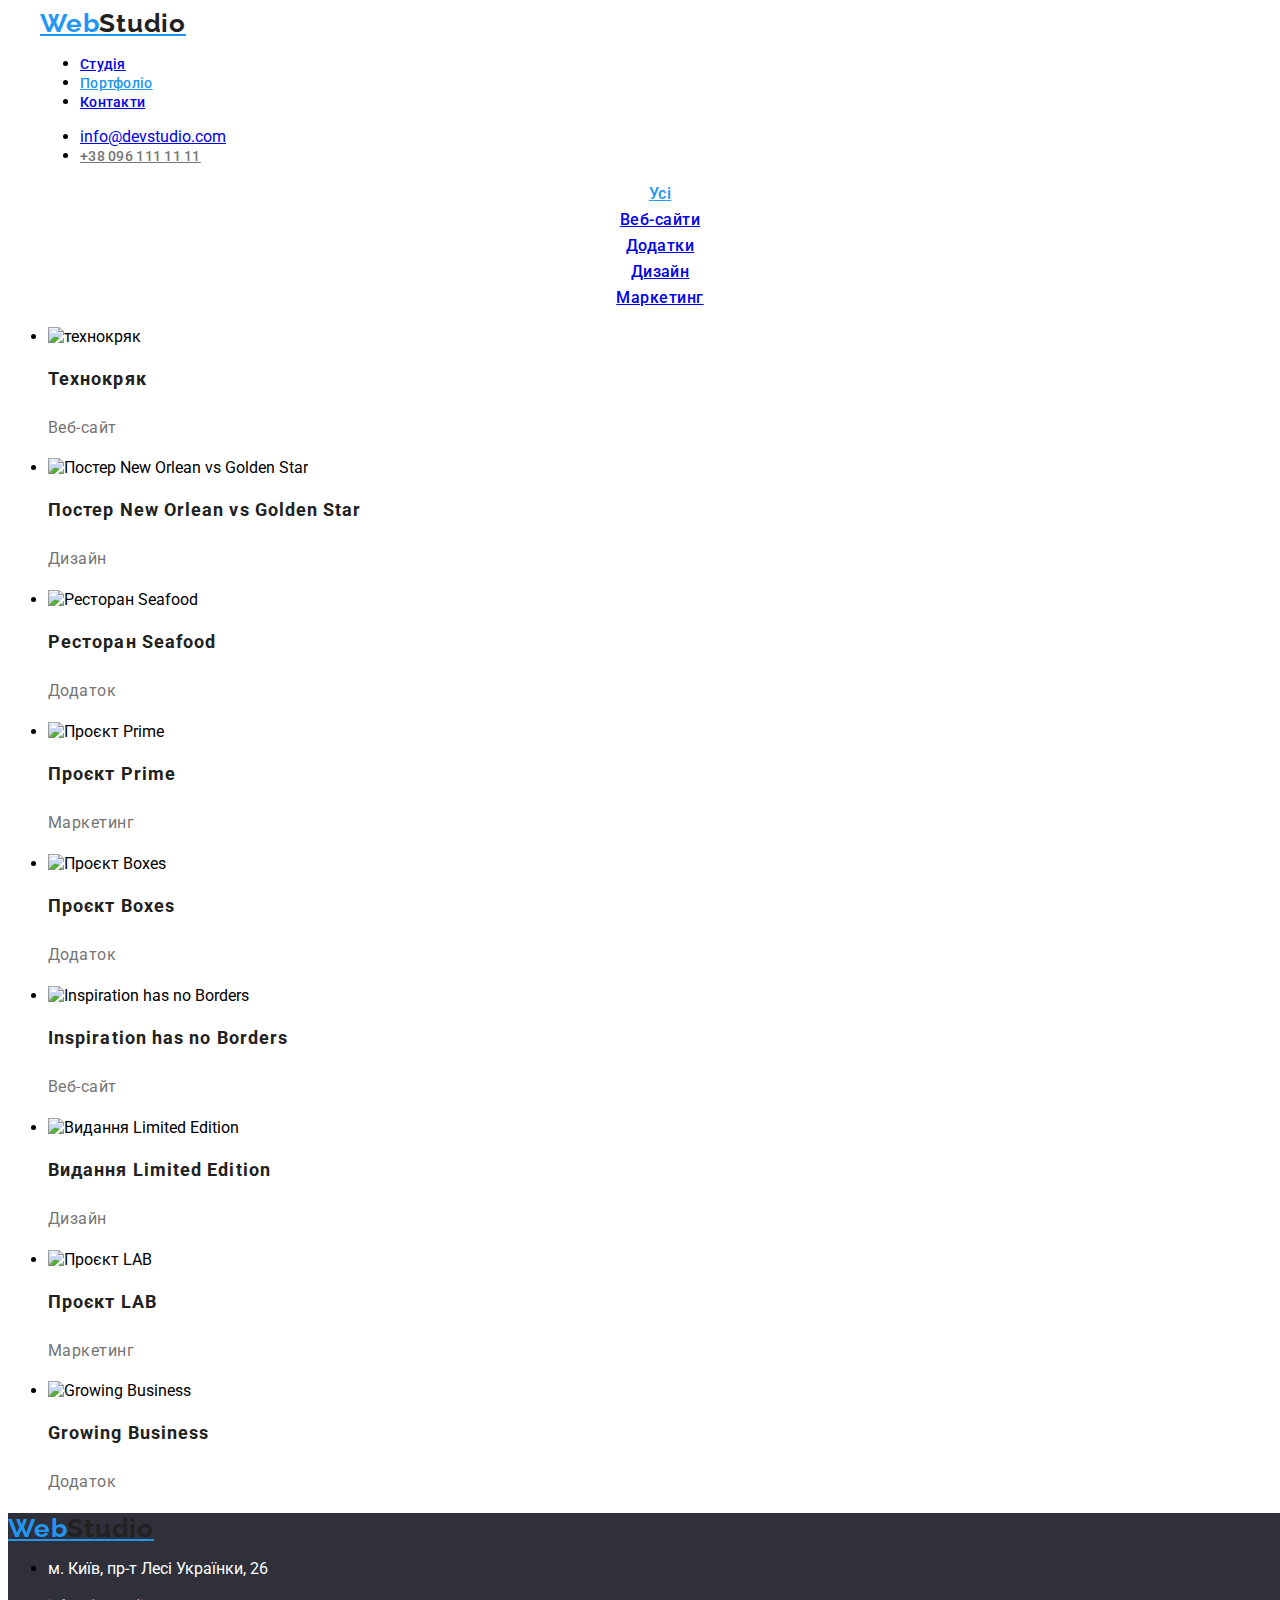
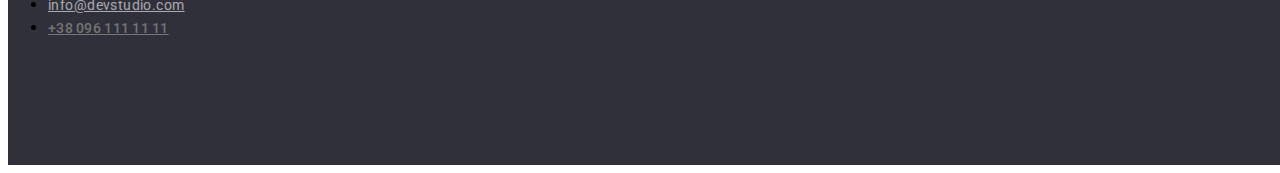
==== portfolio.html @ 9f357cd7 "homework-10" ====
<!DOCTYPE html>
<html lang="en">

<head>
    <meta charset="UTF-8">
    <meta name="viewport" content="width=device-width, initial-scale=1.0">
    <title>Portfolio</title>
    <link rel="preconnect" href="https://fonts.googleapis.com">
    <link rel="preconnect" href="https://fonts.gstatic.com" crossorigin>
    <link href="https://fonts.googleapis.com/css2?family=Raleway&family=Roboto:wght@400;500;700;900&display=swap"
        rel="stylesheet">
    <link rel="stylesheet" href="./css/style.css">
</head>

<body>
    <header class="header">
        <section class="header-section">
            <div class="conteiner">
                <a class="logo" href="/">Web<span class="logoblack">Studio</span></a>
                <nav class="conteiner-nav">
                    <ul class="header-list">
                        <li class="header-list-item"><a class="header-link" href="./index.html">Студія</a></li>
                        <li class="header-list-item"><a class="header-link active-link"
                                href="./portfolio.html">Портфоліо</a></li>
                        <li class="header-list-item"><a class="header-link" href="./">Контакти</a></li>
                    </ul>
                </nav>
                <ul class="list">
                    <li class="item"><a class="gmail" href="//">info@devstudio.com</a></li>
                    <li class="item">
                        <a class="phone-number" href="///">+38 096 111 11 11</a>
                    </li>
                </ul>
            </div>
        </section>
    </header>
    <main>
        <section class="all">
            <ul class="portfolios">
                <li class="item">
                    <a class="active-link" href="./">Усі</a>
                </li>
                <li class="item">
                    <a href="./">Веб-сайти</a>
                </li>
                <li class="item">
                    <a href="./">Додатки</a>
                </li>
                <li class="item">
                    <a href="./">Дизайн</a>
                </li>
                <li class="item">
                    <a href="./">Маркетинг</a>
                </li>
        </section>
        <section class="works">
            <ul class="list">
                <li class="item">
                    <img src="./images-portfolio/img.jpg" alt="технокряк">
                    <h2 class="item-nameofsite">Технокряк</h2>
                    <p class="item-nameofsite-portfoli">Веб-сайт</p>
                </li>
                <li class="item">
                    <img src="./images-portfolio/img-2.jpg" alt="Постер New Orlean vs Golden Star">
                    <h2 class="item-nameofsite">Постер New Orlean vs Golden Star</h2>
                    <p class="item-nameofsite-portfoli">Дизайн</p>
                </li>
                <li class="item">
                    <img src="./images-portfolio/img-3.jpg" alt="Ресторан Seafood">
                    <h2 class="item-nameofsite">Ресторан Seafood</h2>
                    <p class="item-nameofsite-portfoli">Додаток</p>
                </li>
                <li class="item">
                    <img src="./images-portfolio/img-4.jpg" alt="Проєкт Prime">
                    <h2 class="item-nameofsite">Проєкт Prime</h2>
                    <p class="item-nameofsite-portfoli">Маркетинг</p>
                </li>
                <li class="item">
                    <img src="./images-portfolio/img-5.jpg" alt="Проєкт Boxes">
                    <h2 class="item-nameofsite">Проєкт Boxes</h2>
                    <p class="item-nameofsite-portfoli">Додаток</p>
                </li>
                <li class="item">
                    <img src="./images-portfolio/img-6.jpg" alt="Inspiration has no Borders">
                    <h2 class="item-nameofsite">Inspiration has no Borders</h2>
                    <p class="item-nameofsite-portfoli">Веб-сайт</p>
                </li>
                <li class="item">
                    <img src="./images-portfolio/img-7.jpg" alt="Видання Limited Edition">
                    <h2 class="item-nameofsite">Видання Limited Edition</h2>
                    <p class="item-nameofsite-portfoli">Дизайн</p>
                </li>
                <li class="item">
                    <img src="./images-portfolio/img-8.jpg" alt="Проєкт LAB">
                    <h2 class="item-nameofsite">Проєкт LAB</h2>
                    <p class="item-nameofsite-portfoli">Маркетинг</p>
                </li>
                <li class="item">
                    <img src="./images-portfolio/img-9.jpg" alt="Growing Business">
                    <h2 class="item-nameofsite">Growing Business</h2>
                    <p class="item-nameofsite-portfoli">Додаток</p>
                </li>
            </ul>
        </section>
    </main>
    <footer class="footer">
        <a class="logo" href="/">Web<span class="logoblack">Studio</span></a>
        <ul>
            <li>
                <p class="location">м. Київ, пр-т Лесі Українки, 26</p>
            </li>
            <li>
                <a class="footer-link" href="/." target="_blank" rel="noreferrer noopener">info@devstudio.com</a>
            </li>
            <li>
                <a class="phone-number" href="///">+38 096 111 11 11</a>
            </li>
        </ul>
    </footer>
</body>

</html>
---- css/style.css ----
:root {
    --section-color: #2F303A;
    --workers-color: #757575;
    --button-color: #2196F3;
    --text-color: #212121;
}

body {
    font-family: "Roboto";
}

.button {
    background-color: var(--button-color);
    font-size: 16px;
    line-height: 187%;
    letter-spacing: 0.06em;
    text-align: center;
    color: #fff;
    font-weight: 700;
}

.hero {
    background-color: var(--section-color);
}

.underworkers {
    color: var(--workers-color);
}

.list-p {
    color: var(--text-color);
    font-size: 14px;
    line-height: 171%;
    letter-spacing: 0.03em;
}

.header-link {
    /* font-family: "Roboto"; */
    font-weight: 500;
    font-size: 14px;
    letter-spacing: 0.02em;
}

.section-h1 {
    /* font-family: "Roboto"; */
    font-weight: 900;
    font-size: 44px;
    line-height: 136%;
    letter-spacing: 0.06em;
    text-transform: uppercase;
    text-align: center;
    color: #fff;
}

.workers-h2 {
    /* font-family: "Roboto"; */
    font-weight: 700;
    font-size: 36px;
    letter-spacing: 0.03em;
    text-align: center;
}

.workers-h2-item p {
    /* font-family: "Roboto"; */
    font-weight: 500;
}

.underworkers {
    /* font-family: "Roboto"; */
    font-weight: 400;
    font-size: 16px;
    letter-spacing: 0.03em;
    text-align: center;
}

.images-ourjob {
    font-family: "Roboto";
    font-weight: 700;
    font-size: 36px;
    letter-spacing: 0.03em;
    text-align: center;
}

.list-p {
    /* font-family: "Roboto"; */
    font-weight: 400;
}

.conteiner {
    width: 1200px;
    padding: 0 15px;
    margin: 0 auto;
}

.section {
    color: white;
}

.active-link {
    color: var(--button-color)
}

.logo {
    color: var(--button-color)
}

.logoblack {
    color: #212121;
}

.portfoli {
    color: var(--workers-color);
}

.item-nameofsite {
    /* font-family: "Roboto";  */
    font-weight: 700;
    font-size: 18px;
    line-height: 200%;
    letter-spacing: 0.06em;
    color: var(--text-color);
}

.item-nameofsite-portfoli {
    /* font-family: "Roboto";  */
    font-weight: 400;
    font-size: 16px;
    line-height: 187%;
    letter-spacing: 0.03em;
    color: var(--workers-color);
}


.button :active {
    color: #2196F3;
}

.footer {
    background-color: var(--section-color);
}

.location {
    color: #ffff;
}

.list-p {
    color: var(--workers-color);
}

.ourwork-atention {
    /* font-family: "Roboto"; */
    font-weight: 700;
    font-size: 14px;
    letter-spacing: 0.03em;
    text-transform: uppercase;
}

a[href="/"] {
    font-family: "Raleway";
    font-weight: 700;
    font-size: 26px;
    letter-spacing: 0.03em;
}

.logoblack {
    font-family: "Raleway";
    font-weight: 700;
    font-size: 26px;
    letter-spacing: 0.03em;
}

.workers-p {
    /* font-family: "Roboto"; */
    font-weight: 500;
    font-size: 16px;
    letter-spacing: 0.03em;
    text-align: center;
    color: var(--text-color);
}

.workers {
    background: #f5f4fa;
}

.header-mainlist-sites :hover {
    color: var(--button-color);
}

.portfolios {
    /* font-family: "Roboto"; */
    font-weight: 500;
    font-size: 16px;
    line-height: 162%;
    letter-spacing: 0.03em;
    text-align: center;
    color: #fff;
}

.footer {
    width: 1600px;
    height: 252px;
}

.gmail :hover {
    /* font-family: "Roboto"; */
    font-weight: 500;
    font-size: 14px;
    letter-spacing: 0.02em;
    color: var(--button-color);
}

.phone-number {
    /* font-family: "Roboto"; */
    font-weight: 500;
    font-size: 14px;
    letter-spacing: 0.02em;
    color: var(--workers-color);
}

.footer-link {
    /* font-family: "Roboto"; */
    font-weight: 400;
    font-size: 14px;
    line-height: 171%;
    letter-spacing: 0.03em;
    color: rgba(255, 255, 255, 0.6);
}

.footer-phone-number {
    /* font-family: "Roboto"; */
    font-weight: 400;
    font-size: 14px;
    line-height: 171%;
    letter-spacing: 0.03em;
    color: rgba(255, 255, 255, 0.6);
}
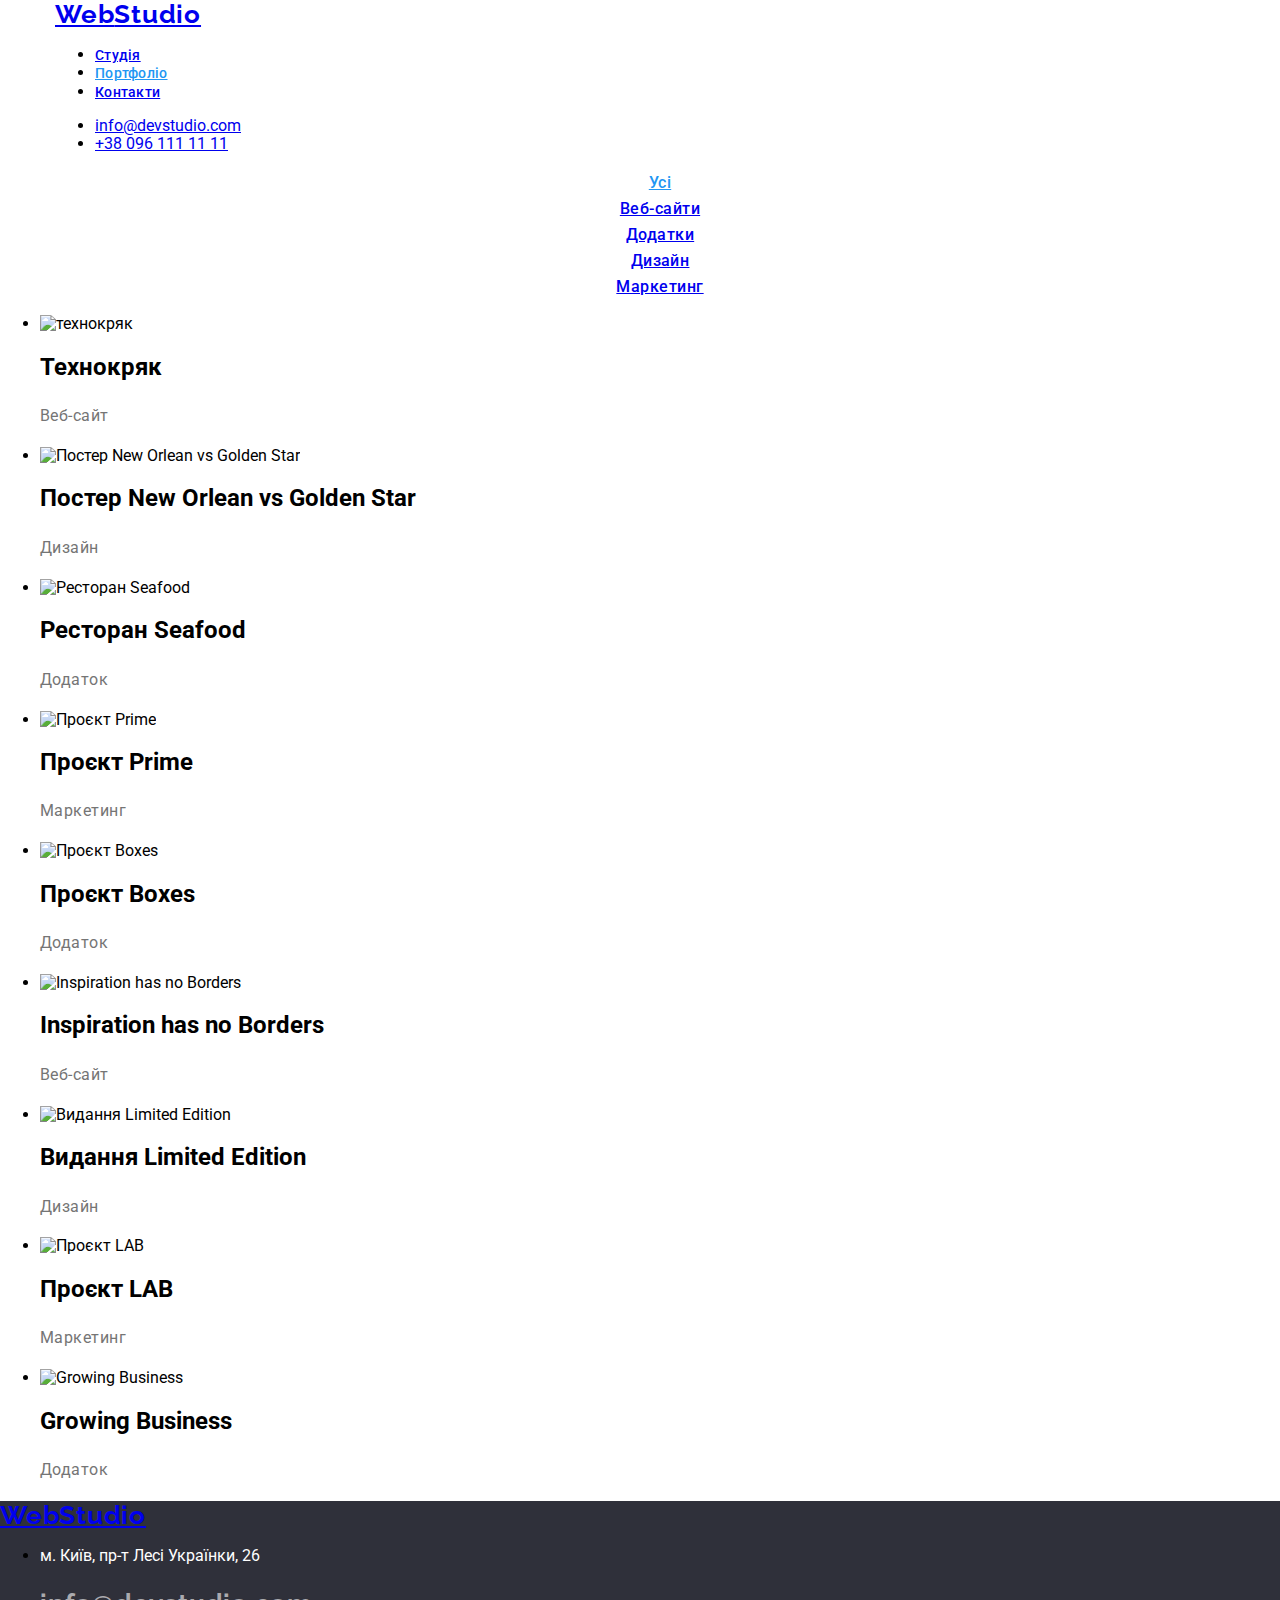
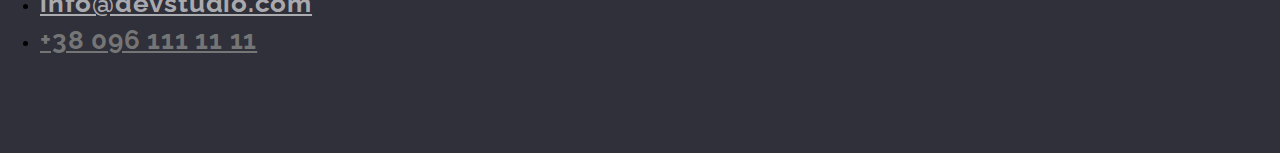
==== commit 5c86d2af: "hw-11" ====
--- a/portfolio.html
+++ b/portfolio.html
@@ -7,8 +7,12 @@
     <title>Portfolio</title>
     <link rel="preconnect" href="https://fonts.googleapis.com">
     <link rel="preconnect" href="https://fonts.gstatic.com" crossorigin>
-    <link href="https://fonts.googleapis.com/css2?family=Raleway&family=Roboto:wght@400;500;700;900&display=swap"
+    <link
+        href="https://fonts.googleapis.com/css2?family=Raleway:wght@400;500;700;900&family=Roboto:wght@400;500;700;900&display=swap"
         rel="stylesheet">
+    <link rel="stylesheet"
+        href="https://cdnjs.cloudflare.com/ajax/libs/modern-normalize/1.0.0/modern-normalize.min.css" />
+    <link rel="stylesheet" href="./css/reset.css">
     <link rel="stylesheet" href="./css/style.css">
 </head>
 
@@ -16,8 +20,8 @@
     <header class="header">
         <section class="header-section">
             <div class="conteiner">
-                <a class="logo" href="/">Web<span class="logoblack">Studio</span></a>
-                <nav class="conteiner-nav">
+                <a class="header-logo" href="/">Web<span class="header-logo-black">Studio</span></a>
+                <nav class="header-niv">
                     <ul class="header-list">
                         <li class="header-list-item"><a class="header-link" href="./index.html">Студія</a></li>
                         <li class="header-list-item"><a class="header-link active-link"
@@ -25,10 +29,11 @@
                         <li class="header-list-item"><a class="header-link" href="./">Контакти</a></li>
                     </ul>
                 </nav>
-                <ul class="list">
-                    <li class="item"><a class="gmail" href="//">info@devstudio.com</a></li>
-                    <li class="item">
-                        <a class="phone-number" href="///">+38 096 111 11 11</a>
+                <ul class="header-second-list">
+                    <li class="header-second-list-item"><a class="contacts-links" href="mailto:info@devstudio.com">
+                            info@devstudio.com</a></li>
+                    <li class="header-second-list-item">
+                        <a class="contacts-links" href="tel:+380961111111">+38 096 111 11 11</a>
                     </li>
                 </ul>
             </div>
@@ -37,83 +42,84 @@
     <main>
         <section class="all">
             <ul class="portfolios">
-                <li class="item">
-                    <a class="active-link" href="./">Усі</a>
+                <li class="portfolios-sites-item">
+                    <a class="portfolios-sites-item-link active-link" href="./">Усі</a>
                 </li>
-                <li class="item">
-                    <a href="./">Веб-сайти</a>
+                <li class="portfolios-sites-item">
+                    <a class="portfolios-sites-item-link" href="./">Веб-сайти</a>
                 </li>
-                <li class="item">
-                    <a href="./">Додатки</a>
+                <li class="portfolios-sites-item">
+                    <a class="portfolios-sites-item-link" href="./">Додатки</a>
                 </li>
-                <li class="item">
-                    <a href="./">Дизайн</a>
+                <li class="portfolios-sites-item">
+                    <a class="portfolios-sites-item-link" href="./">Дизайн</a>
                 </li>
-                <li class="item">
-                    <a href="./">Маркетинг</a>
+                <li class="portfolios-sites-item">
+                    <a class="portfolios-sites-item-link" href="./">Маркетинг</a>
                 </li>
+            </ul>
         </section>
         <section class="works">
-            <ul class="list">
-                <li class="item">
+            <ul class="works-list">
+                <li class="works-list-item">
                     <img src="./images-portfolio/img.jpg" alt="технокряк">
-                    <h2 class="item-nameofsite">Технокряк</h2>
+                    <h2 class="item-nameofsite-title">Технокряк</h2>
                     <p class="item-nameofsite-portfoli">Веб-сайт</p>
                 </li>
-                <li class="item">
+                <li class="works-list-item">
                     <img src="./images-portfolio/img-2.jpg" alt="Постер New Orlean vs Golden Star">
-                    <h2 class="item-nameofsite">Постер New Orlean vs Golden Star</h2>
+                    <h2 class="item-nameofsite-title">Постер New Orlean vs Golden Star</h2>
                     <p class="item-nameofsite-portfoli">Дизайн</p>
                 </li>
-                <li class="item">
+                <li class="works-list-item">
                     <img src="./images-portfolio/img-3.jpg" alt="Ресторан Seafood">
-                    <h2 class="item-nameofsite">Ресторан Seafood</h2>
+                    <h2 class="item-nameofsite-title">Ресторан Seafood</h2>
                     <p class="item-nameofsite-portfoli">Додаток</p>
                 </li>
-                <li class="item">
+                <li class="works-list-item">
                     <img src="./images-portfolio/img-4.jpg" alt="Проєкт Prime">
-                    <h2 class="item-nameofsite">Проєкт Prime</h2>
+                    <h2 class="item-nameofsite-title">Проєкт Prime</h2>
                     <p class="item-nameofsite-portfoli">Маркетинг</p>
                 </li>
-                <li class="item">
+                <li class="works-list-item">
                     <img src="./images-portfolio/img-5.jpg" alt="Проєкт Boxes">
-                    <h2 class="item-nameofsite">Проєкт Boxes</h2>
+                    <h2 class="item-nameofsite-title">Проєкт Boxes</h2>
                     <p class="item-nameofsite-portfoli">Додаток</p>
                 </li>
-                <li class="item">
+                <li class="works-list-item">
                     <img src="./images-portfolio/img-6.jpg" alt="Inspiration has no Borders">
-                    <h2 class="item-nameofsite">Inspiration has no Borders</h2>
+                    <h2 class="item-nameofsite-title">Inspiration has no Borders</h2>
                     <p class="item-nameofsite-portfoli">Веб-сайт</p>
                 </li>
-                <li class="item">
+                <li class="works-list-item">
                     <img src="./images-portfolio/img-7.jpg" alt="Видання Limited Edition">
-                    <h2 class="item-nameofsite">Видання Limited Edition</h2>
+                    <h2 class="item-nameofsite-title">Видання Limited Edition</h2>
                     <p class="item-nameofsite-portfoli">Дизайн</p>
                 </li>
-                <li class="item">
+                <li class="works-list-item">
                     <img src="./images-portfolio/img-8.jpg" alt="Проєкт LAB">
-                    <h2 class="item-nameofsite">Проєкт LAB</h2>
+                    <h2 class="item-nameofsite-title">Проєкт LAB</h2>
                     <p class="item-nameofsite-portfoli">Маркетинг</p>
                 </li>
-                <li class="item">
+                <li class="works-list-item">
                     <img src="./images-portfolio/img-9.jpg" alt="Growing Business">
-                    <h2 class="item-nameofsite">Growing Business</h2>
+                    <h2 class="item-nameofsite-title">Growing Business</h2>
                     <p class="item-nameofsite-portfoli">Додаток</p>
                 </li>
             </ul>
         </section>
     </main>
     <footer class="footer">
-        <a class="logo" href="/">Web<span class="logoblack">Studio</span></a>
-        <ul>
-            <li>
+        <a class="header-logo" href="/">Web<span class="footer-logo-white">Studio</span></a>
+        <ul class="footer-list">
+            <li class="footer-list-item">
                 <p class="location">м. Київ, пр-т Лесі Українки, 26</p>
             </li>
-            <li>
-                <a class="footer-link" href="/." target="_blank" rel="noreferrer noopener">info@devstudio.com</a>
+            <li class="footer-list-item">
+                <a class="footer-link" href="/">info@devstudio.com</a>
             </li>
-            <li>
-                <a class="phone-number" href="///">+38 096 111 11 11</a>
+            <li class="footer-list-item">
+                <a class="phone-number" href="/">+38 096 111 11 11</a>
             </li>
         </ul>
     </footer>
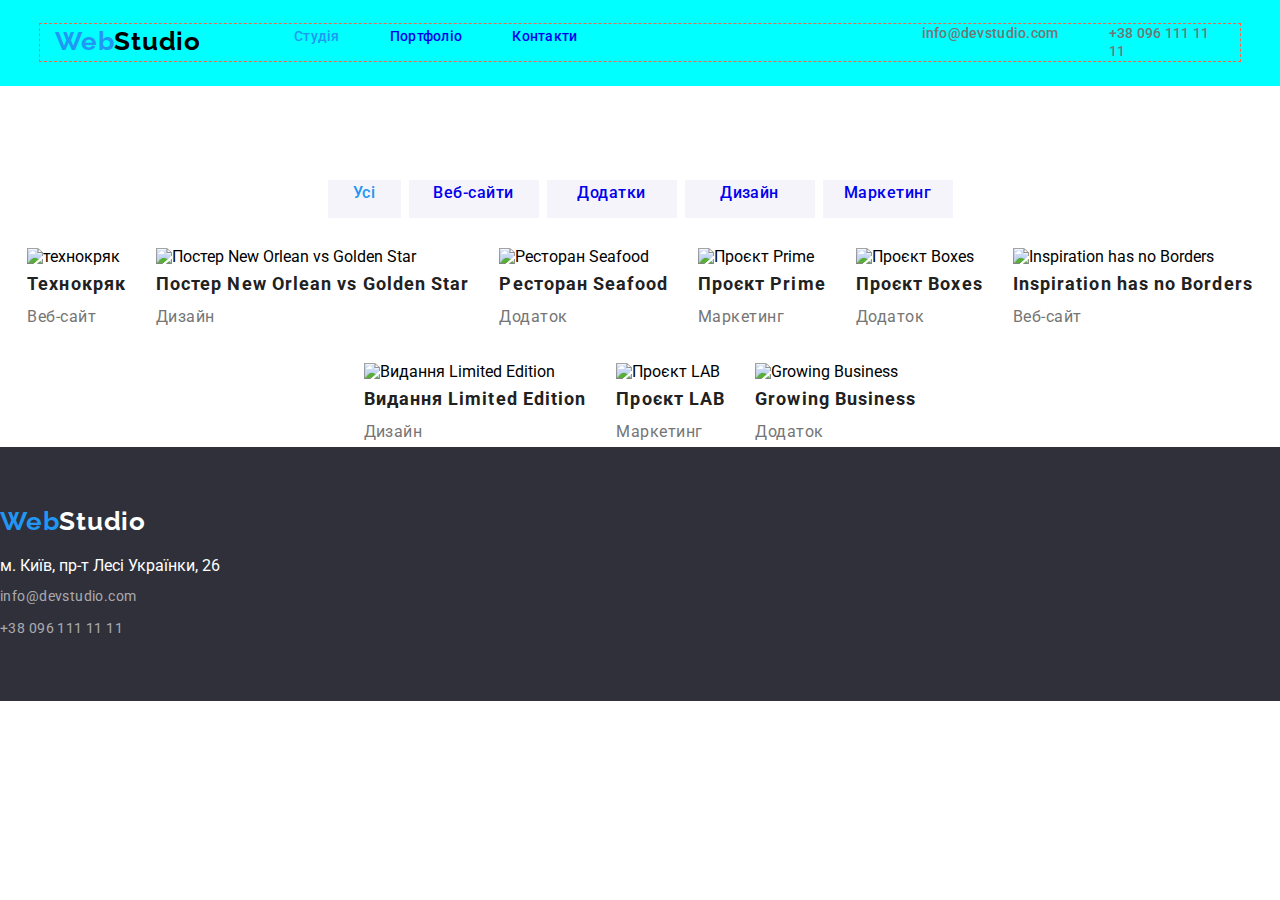
==== commit 92c412d0: "hw-13-14" ====
--- a/portfolio.html
+++ b/portfolio.html
@@ -18,26 +18,27 @@
 
 <body>
     <header class="header">
-        <section class="header-section">
-            <div class="conteiner">
+        <div class="conteiner head">
+            <nav class="header-niv">
                 <a class="header-logo" href="/">Web<span class="header-logo-black">Studio</span></a>
-                <nav class="header-niv">
-                    <ul class="header-list">
-                        <li class="header-list-item"><a class="header-link" href="./index.html">Студія</a></li>
-                        <li class="header-list-item"><a class="header-link active-link"
-                                href="./portfolio.html">Портфоліо</a></li>
-                        <li class="header-list-item"><a class="header-link" href="./">Контакти</a></li>
-                    </ul>
-                </nav>
-                <ul class="header-second-list">
-                    <li class="header-second-list-item"><a class="contacts-links" href="mailto:info@devstudio.com">
-                            info@devstudio.com</a></li>
-                    <li class="header-second-list-item">
-                        <a class="contacts-links" href="tel:+380961111111">+38 096 111 11 11</a>
+                <ul class="header-mainlist-list">
+                    <li class="header-mainlist-sites-item"><a class="header-link active-link"
+                            href="./index.html">Студія</a>
+                    </li>
+                    <li class="header-mainlist-sites-item"><a class="header-link" href="./portfolio.html">Портфоліо</a>
+                    </li>
+                    <li class="header-mainlist-sites-item"><a class="header-link" href="./">Контакти</a>
                     </li>
                 </ul>
-            </div>
-        </section>
+            </nav>
+            <ul class="header-second-list">
+                <li class="header-second-list-item"><a class="contacts-links linke" href="mailto:info@devstudio.com">
+                        info@devstudio.com</a></li>
+                <li class="header-second-list-item">
+                    <a class="contacts-links linke" href="tel:+380961111111">+38 096 111 11 11</a>
+                </li>
+            </ul>
+        </div>
     </header>
     <main>
         <section class="all">
@@ -119,7 +120,7 @@
                 <a class="footer-link" href="/">info@devstudio.com</a>
             </li>
             <li class="footer-list-item">
-                <a class="phone-number" href="/">+38 096 111 11 11</a>
+                <a class="footer-phone-number" href="/">+38 096 111 11 11</a>
             </li>
         </ul>
     </footer>
--- a/css/style.css
+++ b/css/style.css
@@ -7,116 +7,316 @@
 
 body {
     font-family: "Roboto";
-}
-
-.button {
-    background-color: var(--button-color);
-    font-size: 16px;
-    line-height: 187%;
-    letter-spacing: 0.06em;
-    text-align: center;
-    color: #fff;
-    font-weight: 700;
-}
-
-.hero {
-    background-color: var(--section-color);
-}
-
-.underworkers {
-    color: var(--workers-color);
-}
-
-.list-p {
-    color: var(--text-color);
-    font-size: 14px;
-    line-height: 171%;
-    letter-spacing: 0.03em;
-}
-
-.header-link {
-    /* font-family: "Roboto"; */
-    font-weight: 500;
-    font-size: 14px;
-    letter-spacing: 0.02em;
-}
-
-.section-h1 {
-    /* font-family: "Roboto"; */
-    font-weight: 900;
-    font-size: 44px;
-    line-height: 136%;
-    letter-spacing: 0.06em;
-    text-transform: uppercase;
-    text-align: center;
-    color: #fff;
-}
-
-.workers-h2 {
-    /* font-family: "Roboto"; */
-    font-weight: 700;
-    font-size: 36px;
-    letter-spacing: 0.03em;
-    text-align: center;
-}
-
-.workers-h2-item p {
-    /* font-family: "Roboto"; */
-    font-weight: 500;
-}
-
-.underworkers {
-    /* font-family: "Roboto"; */
-    font-weight: 400;
-    font-size: 16px;
-    letter-spacing: 0.03em;
-    text-align: center;
-}
-
-.images-ourjob {
-    font-family: "Roboto";
-    font-weight: 700;
-    font-size: 36px;
-    letter-spacing: 0.03em;
-    text-align: center;
-}
-
-.list-p {
-    /* font-family: "Roboto"; */
-    font-weight: 400;
+    box-sizing: border-box;
 }
 
 .conteiner {
     width: 1200px;
     padding: 0 15px;
     margin: 0 auto;
-}
-
-.section {
-    color: white;
+    outline: 1px dashed tomato;
+}
+
+/*? header */
+.header {
+    background-color: aqua;
+    padding-top: 24px;
+    padding-bottom: 25px;
+}
+
+.head {
+    display: flex;
+    align-items: center;
+}
+
+.header-logo-black {
+    font-family: "Raleway";
+    font-weight: 700;
+    font-size: 26px;
+    letter-spacing: 0.03em;
+}
+
+.header-mainlist-list {
+    display: flex;
+}
+
+.header-mainlist-sites-item {
+    margin-right: 50px;
+}
+
+.header-mainlist-sites-item:last-child {
+    margin-right: 0px;
+}
+
+.header-niv {
+    margin-right: 344px;
+    display: flex;
+}
+
+.header-second-list {
+    display: flex;
+    /* flex-direction: row;  */
+    /* justify-content: flex-end; */
+}
+
+.header-second-list-item {
+    margin-right: 50px;
+}
+
+.header-second-list-item:last-child {
+    margin-right: 0px;
+}
+
+.header-link {
+    /* font-family: "Roboto"; */
+    font-weight: 500;
+    font-size: 14px;
+    letter-spacing: 0.02em;
+    /* margin-left: 25px;
+    margin-right: 25px; */
+}
+
+.header-link:hover {
+    color: var(--button-color);
+}
+
+.header-logo {
+    color: var(--button-color);
+    font-family: "Raleway";
+    font-weight: 700;
+    font-size: 26px;
+    letter-spacing: 0.03em;
+    /* display: inline-block; */
+    margin-right: 93px;
+}
+
+.header-logo-black {
+    color: #000;
+}
+
+.contacts-links {
+    /* font-family: "Roboto"; */
+    font-weight: 500;
+    font-size: 14px;
+    letter-spacing: 0.02em;
+    color: var(--workers-color);
+    margin-right: 50px;
+}
+
+.linke {
+    margin-right: 0;
+}
+
+.contacts-links:hover {
+    color: var(--button-color);
 }
 
 .active-link {
     color: var(--button-color)
 }
 
-.logo {
-    color: var(--button-color)
-}
-
-.logoblack {
-    color: #212121;
-}
-
-.portfoli {
+/*? main */
+.hero {
+    background-color: var(--section-color);
+    padding-top: 200px;
+    padding-bottom: 200px;
+}
+
+.heromain {
+    display: flex;
+    flex-direction: column;
+    /* justify-content: center; */
+    align-items: center;
+}
+
+.hero-title {
+    /* font-family: "Roboto"; */
+    font-weight: 900;
+    font-size: 44px;
+    line-height: 1.4;
+    letter-spacing: 0.06em;
+    text-transform: uppercase;
+    text-align: center;
+    color: #fff;
+    width: 696px;
+}
+
+.button {
+    font-family: "Roboto";
+    background-color: var(--button-color);
+    font-size: 16px;
+    line-height: 1.9;
+    letter-spacing: 0.06em;
+    text-align: center;
+    color: #fff;
+    font-weight: 700;
+    width: 216px;
+    height: 50px;
+    display: block;
+    margin: 0 auto;
+    margin-top: 30px;
+}
+
+.ourwork-list {
+    display: flex;
+    justify-content: flex-start;
+}
+
+.ourwork-atention–title {
+    /* font-family: "Roboto"; */
+    font-weight: 700;
+    font-size: 14px;
+    letter-spacing: 0.03em;
+    text-transform: uppercase;
+    /* display: block; */
+    margin-bottom: 10px;
+}
+
+.ourwork-list-ourwurk-item {
+    /* display: flex;
+     justify-content: flex-start; */
+    margin-right: 30px;
+}
+
+.ourwork-list-ourwurk-item:last-of-type {
+    margin: 0px;
+}
+
+.ourwork {
+    padding-top: 94px;
+    background-color: antiquewhite;
+}
+
+.images {
+    padding-top: 94px;
+    padding-bottom: 94px;
+}
+
+.image {
+    display: flex;
+    flex-direction: column;
+}
+
+.images-ourjob-list-item {
+    margin-right: 30px;
+}
+
+.images-ourjob-list-item:last-of-type {
+    margin-right: 0px;
+}
+
+.images-ourjob-list {
+    display: flex;
+    justify-content: flex-start;
+}
+
+.images-ourjob {
+    font-family: "Roboto";
+    font-weight: 700;
+    font-size: 36px;
+    letter-spacing: 0.03em;
+    text-align: center;
+    margin-bottom: 50px;
+}
+
+.workers-list {
+    display: flex;
+    justify-content: space-between;
+    /* flex-wrap: wrap; */
+
+}
+
+.workers-title {
+    /* font-family: "Roboto"; */
+    font-weight: 700;
+    font-size: 36px;
+    letter-spacing: 0.03em;
+    text-align: center;
+    margin-bottom: 50px;
+}
+
+.workers-text {
+    font-family: "Roboto";
+    font-weight: 500;
+    font-size: 16px;
+    letter-spacing: 0.03em;
+    text-align: center;
+    margin-top: 30px;
+}
+
+.underworkers–title {
+    /* font-family: "Roboto"; */
+    font-weight: 400;
+    font-size: 16px;
+    letter-spacing: 0.03em;
+    text-align: center;
+    margin-top: 10px;
+    margin-bottom: 30px;
+}
+
+.underworkers-title {
     color: var(--workers-color);
 }
 
-.item-nameofsite {
+.workers {
+    background: #f5f4fa;
+    padding-top: 94px;
+    padding-bottom: 94px;
+    /* width: 1600px;
+    height: 648px; */
+}
+
+.workers-title-item {
+    background-color: #fff;
+    border-radius: 0%;
+}
+
+/* .workers-title-item {
+    
+} */
+
+/*? portfolio-main */
+.portfolios-sites-item {
+    /* font-family: "Roboto"; */
+    font-weight: 500;
+    font-size: 16px;
+    line-height: 1.6;
+    letter-spacing: 0.03em;
+    text-align: center;
+    color: #fff;
+    background: #f5f4fa;
+    margin-right: 8px;
+    width: 130px;
+    height: 38px;
+}
+
+.all {
+    margin-top: 94px;
+}
+
+.portfolios-sites-item:last-child {
+    margin-right: 0px;
+}
+
+.portfolios-sites-item:first-child {
+    width: 73px;
+    height: 38px;
+}
+
+.portfolios {
+    display: flex;
+    justify-content: center;
+}
+
+.portfolios-sites-item-link:hover {
+    color: var(--button-color);
+}
+
+.item-nameofsite-title {
     /* font-family: "Roboto";  */
     font-weight: 700;
     font-size: 18px;
-    line-height: 200%;
+    line-height: 2.0;
     letter-spacing: 0.06em;
     color: var(--text-color);
 }
@@ -125,14 +325,34 @@
     /* font-family: "Roboto";  */
     font-weight: 400;
     font-size: 16px;
-    line-height: 187%;
+    line-height: 1.9;
     letter-spacing: 0.03em;
     color: var(--workers-color);
 }
 
-
-.button :active {
-    color: #2196F3;
+.list-text {
+    /* font-family: "Roboto"; */
+    font-weight: 400;
+    color: var(--text-color);
+    font-size: 14px;
+    line-height: 1.7;
+    letter-spacing: 0.03em;
+    /* display: block; */
+}
+
+.works {
+    margin-top: 30px;
+}
+
+.works-list {
+    display: flex;
+    flex-wrap: wrap;
+    justify-content: center;
+    gap: 30px;
+}
+
+.footer-logo-white {
+    color: #fff;
 }
 
 .footer {
@@ -143,85 +363,16 @@
     color: #ffff;
 }
 
-.list-p {
-    color: var(--workers-color);
-}
-
-.ourwork-atention {
-    /* font-family: "Roboto"; */
-    font-weight: 700;
-    font-size: 14px;
-    letter-spacing: 0.03em;
-    text-transform: uppercase;
-}
-
-a[href="/"] {
-    font-family: "Raleway";
-    font-weight: 700;
-    font-size: 26px;
-    letter-spacing: 0.03em;
-}
-
-.logoblack {
-    font-family: "Raleway";
-    font-weight: 700;
-    font-size: 26px;
-    letter-spacing: 0.03em;
-}
-
-.workers-p {
-    /* font-family: "Roboto"; */
-    font-weight: 500;
-    font-size: 16px;
-    letter-spacing: 0.03em;
-    text-align: center;
-    color: var(--text-color);
-}
-
-.workers {
-    background: #f5f4fa;
-}
-
-.header-mainlist-sites :hover {
-    color: var(--button-color);
-}
-
-.portfolios {
-    /* font-family: "Roboto"; */
-    font-weight: 500;
-    font-size: 16px;
-    line-height: 162%;
-    letter-spacing: 0.03em;
-    text-align: center;
-    color: #fff;
-}
-
 .footer {
-    width: 1600px;
-    height: 252px;
-}
-
-.gmail :hover {
-    /* font-family: "Roboto"; */
-    font-weight: 500;
-    font-size: 14px;
-    letter-spacing: 0.02em;
-    color: var(--button-color);
-}
-
-.phone-number {
-    /* font-family: "Roboto"; */
-    font-weight: 500;
-    font-size: 14px;
-    letter-spacing: 0.02em;
-    color: var(--workers-color);
+    padding-top: 60px;
+    padding-bottom: 60px;
 }
 
 .footer-link {
     /* font-family: "Roboto"; */
     font-weight: 400;
     font-size: 14px;
-    line-height: 171%;
+    line-height: 1.7;
     letter-spacing: 0.03em;
     color: rgba(255, 255, 255, 0.6);
 }
@@ -230,7 +381,28 @@
     /* font-family: "Roboto"; */
     font-weight: 400;
     font-size: 14px;
-    line-height: 171%;
+    line-height: 1.7;
     letter-spacing: 0.03em;
     color: rgba(255, 255, 255, 0.6);
+}
+
+.foot {
+    display: flex;
+    flex-direction: column;
+}
+
+.footer-list {
+    margin-top: 20px;
+}
+
+.footer-list-item {
+    margin-top: 9px;
+}
+
+.footer-list-item:first-child {
+    margin-top: 0p;
+}
+
+.address {
+    margin-top: 9px;
 }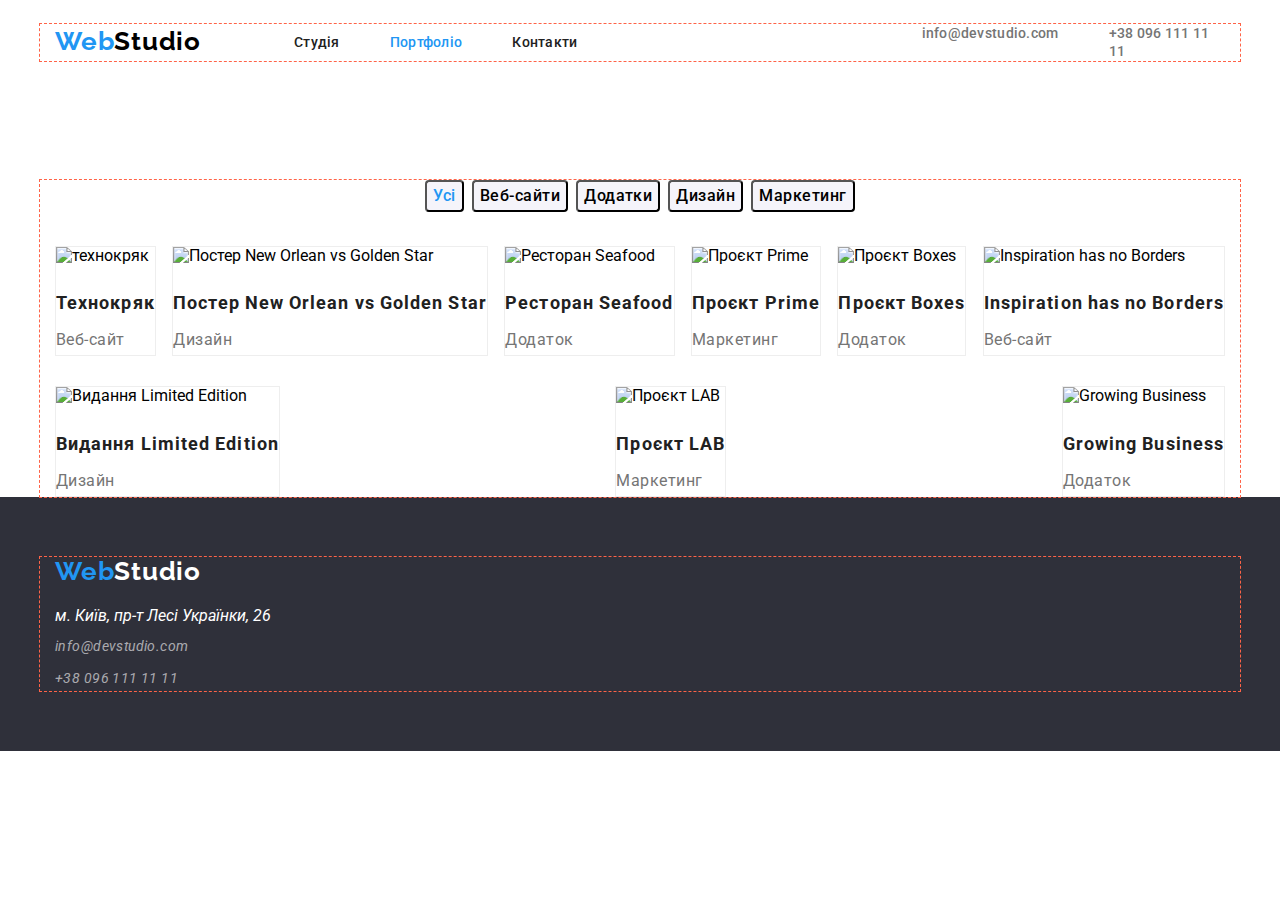
==== commit 25f96728: "hw-14" ====
--- a/portfolio.html
+++ b/portfolio.html
@@ -22,10 +22,10 @@
             <nav class="header-niv">
                 <a class="header-logo" href="/">Web<span class="header-logo-black">Studio</span></a>
                 <ul class="header-mainlist-list">
+                    <li class="header-mainlist-sites-item"><a class="header-link" href="./index.html">Студія</a>
+                    </li>
                     <li class="header-mainlist-sites-item"><a class="header-link active-link"
-                            href="./index.html">Студія</a>
-                    </li>
-                    <li class="header-mainlist-sites-item"><a class="header-link" href="./portfolio.html">Портфоліо</a>
+                            href="./portfolio.html">Портфоліо</a>
                     </li>
                     <li class="header-mainlist-sites-item"><a class="header-link" href="./">Контакти</a>
                     </li>
@@ -42,87 +42,92 @@
     </header>
     <main>
         <section class="all">
-            <ul class="portfolios">
-                <li class="portfolios-sites-item">
-                    <a class="portfolios-sites-item-link active-link" href="./">Усі</a>
-                </li>
-                <li class="portfolios-sites-item">
-                    <a class="portfolios-sites-item-link" href="./">Веб-сайти</a>
-                </li>
-                <li class="portfolios-sites-item">
-                    <a class="portfolios-sites-item-link" href="./">Додатки</a>
-                </li>
-                <li class="portfolios-sites-item">
-                    <a class="portfolios-sites-item-link" href="./">Дизайн</a>
-                </li>
-                <li class="portfolios-sites-item">
-                    <a class="portfolios-sites-item-link" href="./">Маркетинг</a>
-                </li>
-            </ul>
-        </section>
-        <section class="works">
-            <ul class="works-list">
-                <li class="works-list-item">
-                    <img src="./images-portfolio/img.jpg" alt="технокряк">
-                    <h2 class="item-nameofsite-title">Технокряк</h2>
-                    <p class="item-nameofsite-portfoli">Веб-сайт</p>
-                </li>
-                <li class="works-list-item">
-                    <img src="./images-portfolio/img-2.jpg" alt="Постер New Orlean vs Golden Star">
-                    <h2 class="item-nameofsite-title">Постер New Orlean vs Golden Star</h2>
-                    <p class="item-nameofsite-portfoli">Дизайн</p>
-                </li>
-                <li class="works-list-item">
-                    <img src="./images-portfolio/img-3.jpg" alt="Ресторан Seafood">
-                    <h2 class="item-nameofsite-title">Ресторан Seafood</h2>
-                    <p class="item-nameofsite-portfoli">Додаток</p>
-                </li>
-                <li class="works-list-item">
-                    <img src="./images-portfolio/img-4.jpg" alt="Проєкт Prime">
-                    <h2 class="item-nameofsite-title">Проєкт Prime</h2>
-                    <p class="item-nameofsite-portfoli">Маркетинг</p>
-                </li>
-                <li class="works-list-item">
-                    <img src="./images-portfolio/img-5.jpg" alt="Проєкт Boxes">
-                    <h2 class="item-nameofsite-title">Проєкт Boxes</h2>
-                    <p class="item-nameofsite-portfoli">Додаток</p>
-                </li>
-                <li class="works-list-item">
-                    <img src="./images-portfolio/img-6.jpg" alt="Inspiration has no Borders">
-                    <h2 class="item-nameofsite-title">Inspiration has no Borders</h2>
-                    <p class="item-nameofsite-portfoli">Веб-сайт</p>
-                </li>
-                <li class="works-list-item">
-                    <img src="./images-portfolio/img-7.jpg" alt="Видання Limited Edition">
-                    <h2 class="item-nameofsite-title">Видання Limited Edition</h2>
-                    <p class="item-nameofsite-portfoli">Дизайн</p>
-                </li>
-                <li class="works-list-item">
-                    <img src="./images-portfolio/img-8.jpg" alt="Проєкт LAB">
-                    <h2 class="item-nameofsite-title">Проєкт LAB</h2>
-                    <p class="item-nameofsite-portfoli">Маркетинг</p>
-                </li>
-                <li class="works-list-item">
-                    <img src="./images-portfolio/img-9.jpg" alt="Growing Business">
-                    <h2 class="item-nameofsite-title">Growing Business</h2>
-                    <p class="item-nameofsite-portfoli">Додаток</p>
-                </li>
-            </ul>
+            <div class="conteiner">
+                <ul class="portfolios">
+                    <li class="portfolios-sites-item">
+                        <button class="portfolios-sites-item-link active-link" href="./">Усі</button>
+                    </li>
+                    <li class="portfolios-sites-item">
+                        <button class="portfolios-sites-item-link" href="./">Веб-сайти</button>
+                    </li>
+                    <li class="portfolios-sites-item">
+                        <button class="portfolios-sites-item-link" href="./">Додатки</button>
+                    </li>
+                    <li class="portfolios-sites-item">
+                        <button class="portfolios-sites-item-link" href="./">Дизайн</button>
+                    </li>
+                    <li class="portfolios-sites-item">
+                        <button class="portfolios-sites-item-link" href="./">Маркетинг</button>
+                    </li>
+                </ul>
+                <ul class="works-list">
+                    <li class="works-list-item">
+                        <img src="./images-portfolio/img.jpg" alt="технокряк">
+                        <h2 class="item-nameofsite-title">Технокряк</h2>
+                        <p class="item-nameofsite-portfoli">Веб-сайт</p>
+                    </li>
+                    <li class="works-list-item">
+                        <img src="./images-portfolio/img-2.jpg" alt="Постер New Orlean vs Golden Star">
+                        <h2 class="item-nameofsite-title">Постер New Orlean vs Golden Star</h2>
+                        <p class="item-nameofsite-portfoli">Дизайн</p>
+                    </li>
+                    <li class="works-list-item">
+                        <img src="./images-portfolio/img-3.jpg" alt="Ресторан Seafood">
+                        <h2 class="item-nameofsite-title">Ресторан Seafood</h2>
+                        <p class="item-nameofsite-portfoli">Додаток</p>
+                    </li>
+                    <li class="works-list-item">
+                        <img src="./images-portfolio/img-4.jpg" alt="Проєкт Prime">
+                        <h2 class="item-nameofsite-title">Проєкт Prime</h2>
+                        <p class="item-nameofsite-portfoli">Маркетинг</p>
+                    </li>
+                    <li class="works-list-item">
+                        <img src="./images-portfolio/img-5.jpg" alt="Проєкт Boxes">
+                        <h2 class="item-nameofsite-title">Проєкт Boxes</h2>
+                        <p class="item-nameofsite-portfoli">Додаток</p>
+                    </li>
+                    <li class="works-list-item">
+                        <img src="./images-portfolio/img-6.jpg" alt="Inspiration has no Borders">
+                        <h2 class="item-nameofsite-title">Inspiration has no Borders</h2>
+                        <p class="item-nameofsite-portfoli">Веб-сайт</p>
+                    </li>
+                    <li class="works-list-item">
+                        <img src="./images-portfolio/img-7.jpg" alt="Видання Limited Edition">
+                        <h2 class="item-nameofsite-title">Видання Limited Edition</h2>
+                        <p class="item-nameofsite-portfoli">Дизайн</p>
+                    </li>
+                    <li class="works-list-item">
+                        <img src="./images-portfolio/img-8.jpg" alt="Проєкт LAB">
+                        <h2 class="item-nameofsite-title">Проєкт LAB</h2>
+                        <p class="item-nameofsite-portfoli">Маркетинг</p>
+                    </li>
+                    <li class="works-list-item">
+                        <img src="./images-portfolio/img-9.jpg" alt="Growing Business">
+                        <h2 class="item-nameofsite-title">Growing Business</h2>
+                        <p class="item-nameofsite-portfoli">Додаток</p>
+                    </li>
+                </ul>
+            </div>
         </section>
     </main>
     <footer class="footer">
-        <a class="header-logo" href="/">Web<span class="footer-logo-white">Studio</span></a>
-        <ul class="footer-list">
-            <li class="footer-list-item">
-                <p class="location">м. Київ, пр-т Лесі Українки, 26</p>
-            </li>
-            <li class="footer-list-item">
-                <a class="footer-link" href="/">info@devstudio.com</a>
-            </li>
-            <li class="footer-list-item">
-                <a class="footer-phone-number" href="/">+38 096 111 11 11</a>
-            </li>
-        </ul>
+        <div class="conteiner foot">
+            <a class="header-logo" href="/">Web<span class="footer-logo-white">Studio</span></a>
+            <address class="address">
+                <ul class="footer-list">
+                    <li class="footer-list-item address">
+                        <p class="location">м. Київ, пр-т Лесі Українки, 26</p>
+                    </li>
+                    <li class="footer-list-item">
+                        <a class="footer-link" href="/">info@devstudio.com</a>
+                    </li>
+                    <li class="footer-list-item">
+                        <a class="footer-phone-number" href="/">+38 096 111 11 11</a>
+                    </li>
+                </ul>
+            </address>
+        </div>
+
     </footer>
 </body>
 
--- a/css/style.css
+++ b/css/style.css
@@ -19,7 +19,7 @@
 
 /*? header */
 .header {
-    background-color: aqua;
+    background: #fff;
     padding-top: 24px;
     padding-bottom: 25px;
 }
@@ -38,6 +38,7 @@
 
 .header-mainlist-list {
     display: flex;
+    align-items: center;
 }
 
 .header-mainlist-sites-item {
@@ -74,6 +75,7 @@
     letter-spacing: 0.02em;
     /* margin-left: 25px;
     margin-right: 25px; */
+    color: var(--text-color);
 }
 
 .header-link:hover {
@@ -162,7 +164,7 @@
     justify-content: flex-start;
 }
 
-.ourwork-atention–title {
+.ourwork–title {
     /* font-family: "Roboto"; */
     font-weight: 700;
     font-size: 14px;
@@ -185,6 +187,16 @@
 .ourwork {
     padding-top: 94px;
     background-color: antiquewhite;
+}
+
+.list-text {
+    /* font-family: "Roboto"; */
+    font-weight: 400;
+    color: var(--text-color);
+    font-size: 14px;
+    line-height: 1.7;
+    letter-spacing: 0.03em;
+    margin-top: 10px;
 }
 
 .images {
@@ -268,7 +280,7 @@
 
 .workers-title-item {
     background-color: #fff;
-    border-radius: 0%;
+    border-radius: 0 0 4px 4px;
 }
 
 /* .workers-title-item {
@@ -278,16 +290,31 @@
 /*? portfolio-main */
 .portfolios-sites-item {
     /* font-family: "Roboto"; */
+    /* font-weight: 500;
+    font-size: 16px;
+    line-height: 1.6;
+    letter-spacing: 0.03em;
+    text-align: center;
+    color: #fff;
+    background: #f5f4fa; */
+    margin-right: 8px;
+}
+
+.portfolios-sites-item-link {
+    font-family: var(--font-family);
     font-weight: 500;
     font-size: 16px;
-    line-height: 1.6;
-    letter-spacing: 0.03em;
-    text-align: center;
+    line-height: 162%;
+    letter-spacing: 0.03em;
+    text-align: center;
+    background: #f5f4fa;
+    border-radius: 4px;
+}
+
+.portfolios-sites-item-link:hover {
     color: #fff;
-    background: #f5f4fa;
-    margin-right: 8px;
-    width: 130px;
-    height: 38px;
+    box-shadow: 0 2px 2px 0 rgba(0, 0, 0, 0.12), 0 1px 2px 0 rgba(0, 0, 0, 0.08), 0 3px 1px 0 rgba(0, 0, 0, 0.1);
+    background: #2196f3;
 }
 
 .all {
@@ -298,18 +325,10 @@
     margin-right: 0px;
 }
 
-.portfolios-sites-item:first-child {
-    width: 73px;
-    height: 38px;
-}
-
 .portfolios {
     display: flex;
     justify-content: center;
-}
-
-.portfolios-sites-item-link:hover {
-    color: var(--button-color);
+    margin-bottom: 34px;
 }
 
 .item-nameofsite-title {
@@ -319,6 +338,7 @@
     line-height: 2.0;
     letter-spacing: 0.06em;
     color: var(--text-color);
+    margin-top: 20px;
 }
 
 .item-nameofsite-portfoli {
@@ -328,27 +348,37 @@
     line-height: 1.9;
     letter-spacing: 0.03em;
     color: var(--workers-color);
-}
-
-.list-text {
-    /* font-family: "Roboto"; */
-    font-weight: 400;
-    color: var(--text-color);
-    font-size: 14px;
-    line-height: 1.7;
-    letter-spacing: 0.03em;
-    /* display: block; */
-}
-
-.works {
-    margin-top: 30px;
+    margin-top: 4px;
 }
 
 .works-list {
     display: flex;
     flex-wrap: wrap;
-    justify-content: center;
-    gap: 30px;
+    justify-content: space-between;
+    /* gap: 30px; */
+}
+
+.works-list-item {
+    border: 1px solid #eee;
+    background: #fff;
+    /* margin-right: 30px; */
+    margin-bottom: 30px;
+}
+
+.works-list-item:nth-child(3) {
+    margin-right: 0px;
+}
+
+.works-list-item:nth-child(9) {
+    margin-bottom: 0px;
+}
+
+.works-list-item:nth-child(7) {
+    margin-bottom: 0px;
+}
+
+.works-list-item:nth-child(8) {
+    margin-bottom: 0px;
 }
 
 .footer-logo-white {
@@ -391,18 +421,14 @@
     flex-direction: column;
 }
 
-.footer-list {
-    margin-top: 20px;
-}
-
 .footer-list-item {
     margin-top: 9px;
 }
 
 .footer-list-item:first-child {
-    margin-top: 0p;
+    margin-top: 0px;
 }
 
 .address {
-    margin-top: 9px;
+    margin-top: 20px;
 }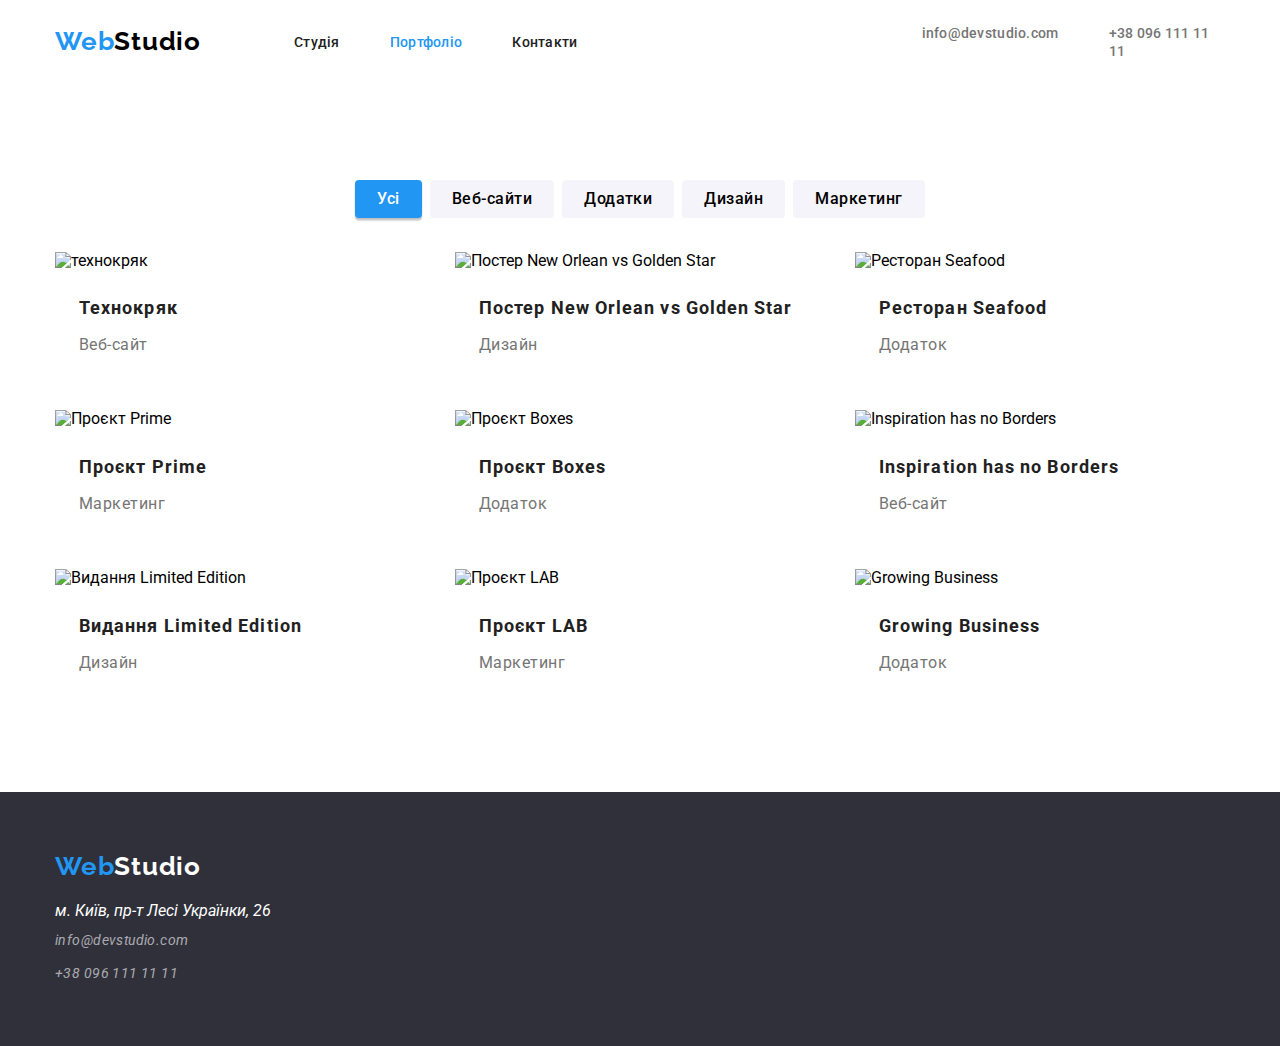
==== commit a8326ca9: "hw-1-2" ====
--- a/portfolio.html
+++ b/portfolio.html
@@ -45,19 +45,19 @@
             <div class="conteiner">
                 <ul class="portfolios">
                     <li class="portfolios-sites-item">
-                        <button class="portfolios-sites-item-link active-link" href="./">Усі</button>
+                        <button class="portfolios-button activ-link">Усі</button>
                     </li>
                     <li class="portfolios-sites-item">
-                        <button class="portfolios-sites-item-link" href="./">Веб-сайти</button>
+                        <button class="portfolios-button">Веб-сайти</button>
                     </li>
                     <li class="portfolios-sites-item">
-                        <button class="portfolios-sites-item-link" href="./">Додатки</button>
+                        <button class="portfolios-button">Додатки</button>
                     </li>
                     <li class="portfolios-sites-item">
-                        <button class="portfolios-sites-item-link" href="./">Дизайн</button>
+                        <button class="portfolios-button">Дизайн</button>
                     </li>
                     <li class="portfolios-sites-item">
-                        <button class="portfolios-sites-item-link" href="./">Маркетинг</button>
+                        <button class="portfolios-button">Маркетинг</button>
                     </li>
                 </ul>
                 <ul class="works-list">
--- a/css/style.css
+++ b/css/style.css
@@ -3,6 +3,8 @@
     --workers-color: #757575;
     --button-color: #2196F3;
     --text-color: #212121;
+    --background-color: #f5f4fa;
+    --color-background-overlay-img: rgba(47, 48, 58, 0.4);
 }
 
 body {
@@ -14,7 +16,7 @@
     width: 1200px;
     padding: 0 15px;
     margin: 0 auto;
-    outline: 1px dashed tomato;
+
 }
 
 /*? header */
@@ -118,10 +120,20 @@
 }
 
 /*? main */
+
+
+
 .hero {
-    background-color: var(--section-color);
     padding-top: 200px;
     padding-bottom: 200px;
+    background-repeat: no-repeat;
+    background-position: center;
+    background-image:
+        linear-gradient(var(--color-background-overlay-img),
+            var(--color-background-overlay-img)),
+        url(../images/img1.jpg);
+    background-size: cover;
+    background-color: var(--section-color);
 }
 
 .heromain {
@@ -141,6 +153,7 @@
     text-align: center;
     color: #fff;
     width: 696px;
+    /* linear-gradient(to right, rgba(47, 48, 58, 0.4)) */
 }
 
 .button {
@@ -152,11 +165,18 @@
     text-align: center;
     color: #fff;
     font-weight: 700;
-    width: 216px;
-    height: 50px;
     display: block;
     margin: 0 auto;
     margin-top: 30px;
+    border-radius: 4px;
+    box-shadow: 0 4px 4px 0 rgba(0, 0, 0, 0.15);
+    border: none;
+    padding: 10px 32px;
+}
+
+.button:active {
+    background: var(--button-color);
+    color: #fff;
 }
 
 .ourwork-list {
@@ -180,13 +200,40 @@
     margin-right: 30px;
 }
 
+.ourwork-list-ourwurk-item::before {
+    margin-bottom: 30px;
+    content: "";
+    display: block;
+    height: 120px;
+    width: 270px;
+    border-radius: 4px;
+    background-repeat: no-repeat;
+    background-position: center;
+    background-color: var(--background-color);
+}
+
+.ourwork-list-ourwurk-item:nth-child(1)::before {
+    background-image: url(../images/antenna.jpg);
+}
+
+.ourwork-list-ourwurk-item:nth-child(2)::before {
+    background-image: url(../images/clock.jpg);
+}
+
+.ourwork-list-ourwurk-item:nth-child(3)::before {
+    background-image: url(../images/diagram.jpg);
+}
+
+.ourwork-list-ourwurk-item:nth-child(4)::before {
+    background-image: url(../images/astronaut.jpg);
+}
+
 .ourwork-list-ourwurk-item:last-of-type {
     margin: 0px;
 }
 
 .ourwork {
     padding-top: 94px;
-    background-color: antiquewhite;
 }
 
 .list-text {
@@ -274,33 +321,20 @@
     background: #f5f4fa;
     padding-top: 94px;
     padding-bottom: 94px;
-    /* width: 1600px;
-    height: 648px; */
 }
 
 .workers-title-item {
     background-color: #fff;
     border-radius: 0 0 4px 4px;
-}
-
-/* .workers-title-item {
-    
-} */
+    box-shadow: 0 2px 1px 0 rgba(0, 0, 0, 0.2), 0 1px 1px 0 rgba(0, 0, 0, 0.14), 0 1px 3px 0 rgba(0, 0, 0, 0.12);
+}
 
 /*? portfolio-main */
 .portfolios-sites-item {
-    /* font-family: "Roboto"; */
-    /* font-weight: 500;
-    font-size: 16px;
-    line-height: 1.6;
-    letter-spacing: 0.03em;
-    text-align: center;
-    color: #fff;
-    background: #f5f4fa; */
     margin-right: 8px;
 }
 
-.portfolios-sites-item-link {
+.portfolios-button {
     font-family: var(--font-family);
     font-weight: 500;
     font-size: 16px;
@@ -308,10 +342,15 @@
     letter-spacing: 0.03em;
     text-align: center;
     background: #f5f4fa;
+    padding-top: 6px;
+    padding-bottom: 6px;
+    padding-left: 22px;
+    padding-right: 22px;
     border-radius: 4px;
-}
-
-.portfolios-sites-item-link:hover {
+    border: none;
+}
+
+.activ-link {
     color: #fff;
     box-shadow: 0 2px 2px 0 rgba(0, 0, 0, 0.12), 0 1px 2px 0 rgba(0, 0, 0, 0.08), 0 3px 1px 0 rgba(0, 0, 0, 0.1);
     background: #2196f3;
@@ -319,6 +358,7 @@
 
 .all {
     margin-top: 94px;
+    margin-bottom: 94px;
 }
 
 .portfolios-sites-item:last-child {
@@ -339,6 +379,7 @@
     letter-spacing: 0.06em;
     color: var(--text-color);
     margin-top: 20px;
+    margin-left: 24px;
 }
 
 .item-nameofsite-portfoli {
@@ -349,36 +390,25 @@
     letter-spacing: 0.03em;
     color: var(--workers-color);
     margin-top: 4px;
+    margin-left: 24px;
 }
 
 .works-list {
     display: flex;
     flex-wrap: wrap;
-    justify-content: space-between;
-    /* gap: 30px; */
+    gap: 30px;
 }
 
 .works-list-item {
-    border: 1px solid #eee;
+    /* border: 1px solid #eee; */
     background: #fff;
-    /* margin-right: 30px; */
-    margin-bottom: 30px;
-}
-
-.works-list-item:nth-child(3) {
-    margin-right: 0px;
-}
-
-.works-list-item:nth-child(9) {
-    margin-bottom: 0px;
-}
-
-.works-list-item:nth-child(7) {
-    margin-bottom: 0px;
-}
-
-.works-list-item:nth-child(8) {
-    margin-bottom: 0px;
+    flex-basis: calc((100% - 60px) / 3);
+    background: #fff;
+    padding-bottom: 20px;
+}
+
+.works-list-item:hover {
+    box-shadow: 1px 4px 6px 0 rgba(0, 0, 0, 0.16), 0 4px 4px 0 rgba(0, 0, 0, 0.06), 0 1px 1px 0 rgba(0, 0, 0, 0.12);
 }
 
 .footer-logo-white {
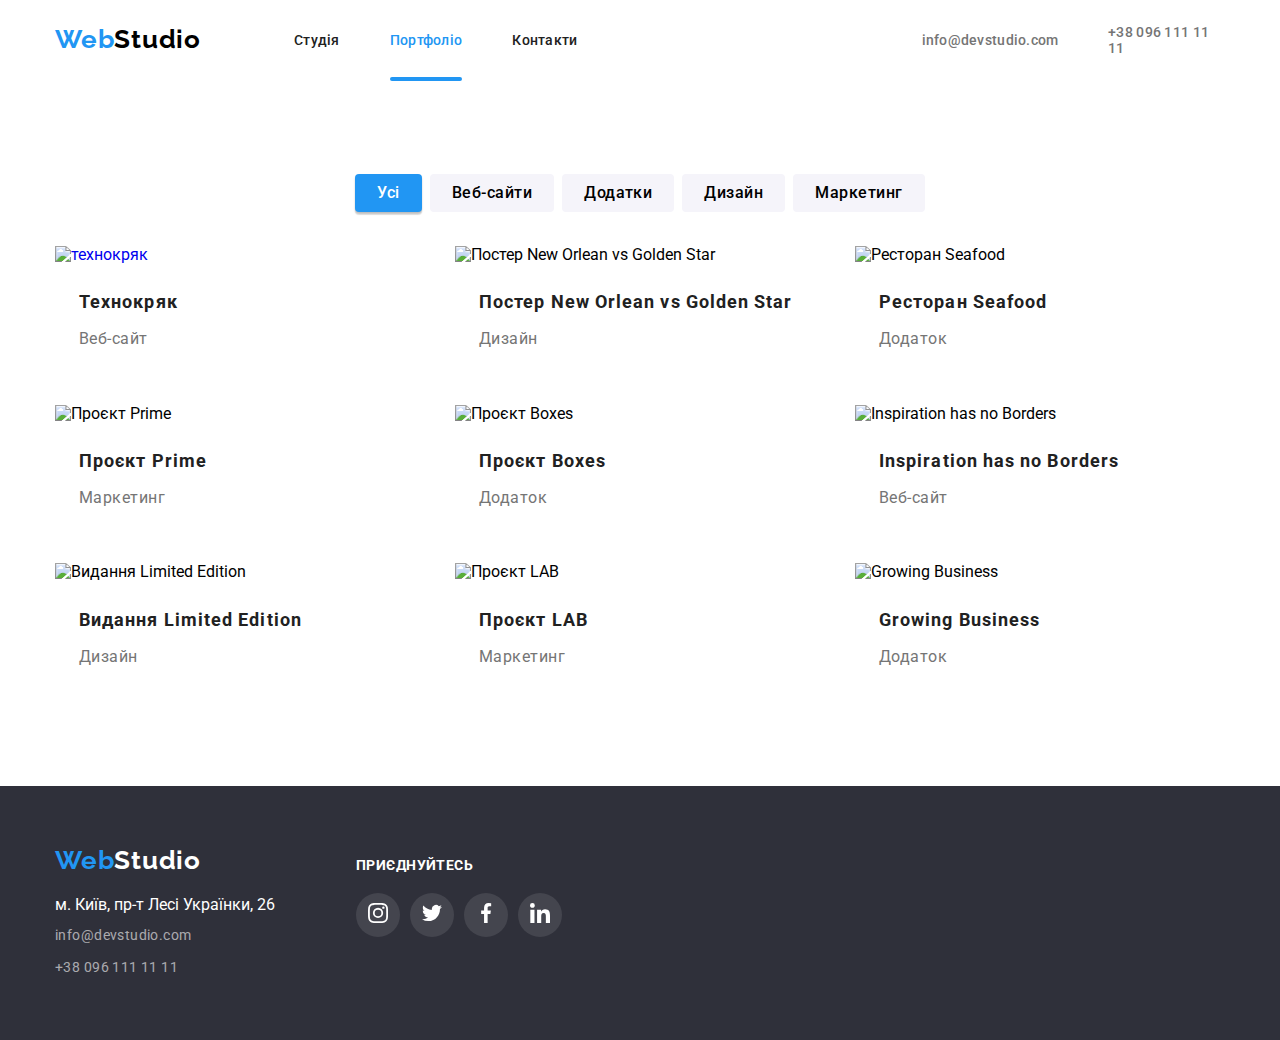
==== commit 97932291: "hw-27" ====
--- a/portfolio.html
+++ b/portfolio.html
@@ -19,7 +19,7 @@
 <body>
     <header class="header">
         <div class="conteiner head">
-            <nav class="header-niv">
+            <nav class="header-nav">
                 <a class="header-logo" href="/">Web<span class="header-logo-black">Studio</span></a>
                 <ul class="header-mainlist-list">
                     <li class="header-mainlist-sites-item"><a class="header-link" href="./index.html">Студія</a>
@@ -27,15 +27,25 @@
                     <li class="header-mainlist-sites-item"><a class="header-link active-link"
                             href="./portfolio.html">Портфоліо</a>
                     </li>
-                    <li class="header-mainlist-sites-item"><a class="header-link" href="./">Контакти</a>
+                    <li class="header-mainlist-sites-item"><a class="header-link" href="#contacts">Контакти</a>
                     </li>
                 </ul>
             </nav>
             <ul class="header-second-list">
-                <li class="header-second-list-item"><a class="contacts-links linke" href="mailto:info@devstudio.com">
-                        info@devstudio.com</a></li>
                 <li class="header-second-list-item">
-                    <a class="contacts-links linke" href="tel:+380961111111">+38 096 111 11 11</a>
+                    <a class="contacts-links" href="mailto:info@devstudio.com">
+                        <svg class="header-svg" width="16" height="12">
+                            <use href="./images/symboldefs.svg#envelope"></use>
+                        </svg>
+                        info@devstudio.com</a>
+                </li>
+                <li class="header-second-list-item">
+                    <a class="contacts-links" href="tel:+380961111111">
+                        <svg class="header-svg" width="10" height="16">
+                            <use href="./images/symboldefs.svg#smartphone"></use>
+                        </svg>
+                        +38 096 111 11 11
+                    </a>
                 </li>
             </ul>
         </div>
@@ -62,9 +72,19 @@
                 </ul>
                 <ul class="works-list">
                     <li class="works-list-item">
-                        <img src="./images-portfolio/img.jpg" alt="технокряк">
-                        <h2 class="item-nameofsite-title">Технокряк</h2>
-                        <p class="item-nameofsite-portfoli">Веб-сайт</p>
+                        <a class="card-link" href="/">
+                            <div class="card-overlay-box">
+                                <img src="./images-portfolio/img.jpg" alt="технокряк">
+                                <p class="card-text">Ресурс пропонує комплексні
+                                    пропозиції з різним рівнем
+                                    функціоналу та сервісів. Все це
+                                    дозволить відвідувачу отримати
+                                    вичерпні відомості про компанію
+                                    чи приватну особу.</p>
+                            </div>
+                            <h2 class="item-nameofsite-title">Технокряк</h2>
+                            <p class="item-nameofsite-portfoli">Веб-сайт</p>
+                        </a>
                     </li>
                     <li class="works-list-item">
                         <img src="./images-portfolio/img-2.jpg" alt="Постер New Orlean vs Golden Star">
@@ -114,7 +134,7 @@
         <div class="conteiner foot">
             <a class="header-logo" href="/">Web<span class="footer-logo-white">Studio</span></a>
             <address class="address">
-                <ul class="footer-list">
+                <ul class="footer-list" id="contacts">
                     <li class="footer-list-item address">
                         <p class="location">м. Київ, пр-т Лесі Українки, 26</p>
                     </li>
@@ -125,9 +145,79 @@
                         <a class="footer-phone-number" href="/">+38 096 111 11 11</a>
                     </li>
                 </ul>
+                <ul class="links">
+                    <li class="links-item">
+                        <h3 class="join-title">приєднуйтесь</h3>
+                    </li>
+                    <li class="links-item">
+                        <ul class="social-links">
+                            <li class="social-links-item"><a class="social-links-link"
+                                    href="https://www.instagram.com/">
+                                    <svg xmlns="http://www.w3.org/2000/svg" width="20" height="20" fill="none">
+                                        <g fill="#fff" clip-path="url(#a)">
+                                            <path
+                                                d="M19.98 5.88c-.046-1.063-.218-1.793-.464-2.426a4.88 4.88 0 0 0-1.157-1.774 4.922 4.922 0 0 0-1.77-1.153C15.952.281 15.226.11 14.163.063 13.093.012 12.753 0 10.037 0 7.322 0 6.982.012 5.915.059 4.853.105 4.122.277 3.49.523A4.88 4.88 0 0 0 1.715 1.68 4.924 4.924 0 0 0 .563 3.45C.316 4.087.145 4.813.098 5.876c-.051 1.07-.063 1.41-.063 4.126 0 2.715.012 3.055.059 4.122.047 1.063.219 1.793.465 2.426a4.932 4.932 0 0 0 1.156 1.774c.5.508 1.106.902 1.77 1.152.637.247 1.364.419 2.426.465 1.067.047 1.407.059 4.122.059 2.716 0 3.056-.012 4.122-.059 1.063-.046 1.793-.218 2.426-.464a5.116 5.116 0 0 0 2.927-2.927c.246-.637.418-1.364.465-2.426.047-1.067.058-1.407.058-4.122s-.004-3.055-.05-4.122Zm-1.8 8.166c-.044.977-.208 1.504-.344 1.856a3.318 3.318 0 0 1-1.9 1.898c-.35.137-.882.301-1.855.344-1.055.047-1.371.059-4.04.059-2.668 0-2.989-.012-4.04-.059-.977-.043-1.504-.207-1.856-.344a3.077 3.077 0 0 1-1.148-.746 3.11 3.11 0 0 1-.747-1.148c-.136-.352-.3-.883-.343-1.856-.047-1.055-.059-1.372-.059-4.04 0-2.669.012-2.99.059-4.04.043-.977.207-1.504.343-1.856A3.04 3.04 0 0 1 3 2.965a3.105 3.105 0 0 1 1.15-.746c.35-.137.882-.3 1.855-.344 1.055-.046 1.372-.058 4.04-.058 2.672 0 2.989.012 4.04.058.977.043 1.504.207 1.856.344.433.16.828.414 1.148.746.332.325.586.715.747 1.15.136.35.3.882.343 1.855.047 1.055.059 1.371.059 4.04 0 2.668-.012 2.98-.059 4.036Z" />
+                                            <path
+                                                d="M10.037 4.864A5.139 5.139 0 0 0 4.9 10.002a5.139 5.139 0 0 0 10.276 0 5.139 5.139 0 0 0-5.138-5.138Zm0 8.47a3.333 3.333 0 1 1 .001-6.666 3.333 3.333 0 0 1 0 6.667ZM16.578 4.661a1.2 1.2 0 1 1-2.4 0 1.2 1.2 0 0 1 2.4 0Z" />
+                                        </g>
+                                        <defs>
+                                            <clipPath id="a">
+                                                <path fill="#fff" d="M0 0h20v20H0z" />
+                                            </clipPath>
+                                        </defs>
+                                    </svg>
+                                </a>
+                            </li>
+                            <li class="social-links-item">
+                                <a class="social-links-link" href="https://twitter.com/?lang=uk">
+                                    <svg xmlns="http://www.w3.org/2000/svg" width="20" height="20" fill="none">
+                                        <g clip-path="url(#a)">
+                                            <path fill="#fff"
+                                                d="M20 3.799a8.549 8.549 0 0 1-2.363.647 4.077 4.077 0 0 0 1.804-2.266 8.192 8.192 0 0 1-2.6.992A4.099 4.099 0 0 0 9.75 5.976c0 .325.027.638.095.935-3.409-.166-6.425-1.8-8.451-4.288A4.128 4.128 0 0 0 .83 4.694c0 1.42.732 2.679 1.821 3.407A4.05 4.05 0 0 1 .8 7.597v.045a4.119 4.119 0 0 0 3.285 4.03 4.09 4.09 0 0 1-1.075.134c-.262 0-.527-.015-.776-.07.531 1.624 2.038 2.818 3.831 2.856a8.238 8.238 0 0 1-5.084 1.75A7.67 7.67 0 0 1 0 16.284a11.543 11.543 0 0 0 6.29 1.84c7.545 0 11.67-6.25 11.67-11.668 0-.18-.006-.356-.015-.53A8.179 8.179 0 0 0 20 3.8Z" />
+                                        </g>
+                                        <defs>
+                                            <clipPath id="a">
+                                                <path fill="#fff" d="M0 0h20v20H0z" />
+                                            </clipPath>
+                                        </defs>
+                                    </svg>
+                                </a>
+                            </li>
+                            <li class="social-links-item">
+                                <a class="social-links-link" href="https://uk-ua.facebook.com/">
+                                    <svg xmlns="http://www.w3.org/2000/svg" width="20" height="20" fill="none">
+                                        <g clip-path="url(#a)">
+                                            <path fill="#fff"
+                                                d="M13.33 3.32h1.827V.14a23.576 23.576 0 0 0-2.66-.14C9.864 0 8.06 1.656 8.06 4.7v2.8H5.156v3.555H8.06V20h3.562v-8.944h2.787l.443-3.555h-3.231V5.05c0-1.027.277-1.73 1.709-1.73Z" />
+                                        </g>
+                                        <defs>
+                                            <clipPath id="a">
+                                                <path fill="#fff" d="M0 0h20v20H0z" />
+                                            </clipPath>
+                                        </defs>
+                                    </svg>
+                                </a>
+                            </li>
+                            <li class="social-links-item">
+                                <a class="social-links-link" href="https://ua.linkedin.com/">
+                                    <svg xmlns="http://www.w3.org/2000/svg" width="20" height="20" fill="none">
+                                        <g fill="#fff" clip-path="url(#a)">
+                                            <path
+                                                d="M19.995 20H20v-7.336c0-3.588-.773-6.352-4.967-6.352-2.017 0-3.37 1.106-3.923 2.156h-.058V6.647H7.074v13.352h4.142v-6.611c0-1.741.33-3.425 2.486-3.425 2.124 0 2.155 1.987 2.155 3.536V20h4.138ZM.33 6.647h4.147V20H.33V6.647ZM2.402 0A2.402 2.402 0 0 0 0 2.402c0 1.325 1.076 2.424 2.402 2.424 1.325 0 2.401-1.098 2.401-2.424A2.403 2.403 0 0 0 2.402 0Z" />
+                                        </g>
+                                        <defs>
+                                            <clipPath id="a">
+                                                <path fill="#fff" d="M0 0h20v20H0z" />
+                                            </clipPath>
+                                        </defs>
+                                    </svg>
+                                </a>
+                            </li>
+                        </ul>
+                    </li>
+                </ul>
             </address>
         </div>
-
     </footer>
 </body>
 
--- a/css/style.css
+++ b/css/style.css
@@ -8,8 +8,10 @@
 }
 
 body {
+    /* position: relative; */
     font-family: "Roboto";
     box-sizing: border-box;
+    padding-top: 80px;
 }
 
 .conteiner {
@@ -24,6 +26,11 @@
     background: #fff;
     padding-top: 24px;
     padding-bottom: 25px;
+    position: fixed;
+    left: 0;
+    top: 0;
+    width: 100%;
+    z-index: 2;
 }
 
 .head {
@@ -51,8 +58,8 @@
     margin-right: 0px;
 }
 
-.header-niv {
-    margin-right: 344px;
+.header-nav {
+    margin-right: 318px;
     display: flex;
 }
 
@@ -60,14 +67,38 @@
     display: flex;
     /* flex-direction: row;  */
     /* justify-content: flex-end; */
+    gap: 30px;
 }
 
 .header-second-list-item {
-    margin-right: 50px;
+    display: flex;
+    justify-content: center;
+    align-items: center;
+}
+
+.header-svg {
+    fill: inherit;
+    margin-right: 10px;
 }
 
 .header-second-list-item:last-child {
     margin-right: 0px;
+}
+
+.contacts-links {
+    /* font-family: "Roboto"; */
+    font-weight: 500;
+    font-size: 14px;
+    letter-spacing: 0.02em;
+    color: var(--workers-color);
+    display: flex;
+    align-items: center;
+    fill: #AFB1B8;
+}
+
+.contacts-links:hover {
+    color: var(--button-color);
+    fill: var(--button-color);
 }
 
 .header-link {
@@ -98,26 +129,25 @@
     color: #000;
 }
 
-.contacts-links {
-    /* font-family: "Roboto"; */
-    font-weight: 500;
-    font-size: 14px;
-    letter-spacing: 0.02em;
-    color: var(--workers-color);
-    margin-right: 50px;
-}
-
-.linke {
-    margin-right: 0;
-}
-
-.contacts-links:hover {
+.active-link {
     color: var(--button-color);
-}
-
-.active-link {
-    color: var(--button-color)
-}
+    position: relative;
+}
+
+.active-link::after {
+    width: 100%;
+    height: 4px;
+    content: "";
+    position: absolute;
+    bottom: -33px;
+    border-radius: 2px;
+    border: none;
+    background-repeat: no-repeat;
+    background-position: center;
+    background-color: var(--button-color);
+    display: block;
+}
+
 
 /*? main */
 
@@ -156,7 +186,7 @@
     /* linear-gradient(to right, rgba(47, 48, 58, 0.4)) */
 }
 
-.button {
+.hero-button {
     font-family: "Roboto";
     background-color: var(--button-color);
     font-size: 16px;
@@ -172,11 +202,213 @@
     box-shadow: 0 4px 4px 0 rgba(0, 0, 0, 0.15);
     border: none;
     padding: 10px 32px;
-}
-
-.button:active {
+    cursor: pointer;
+}
+
+.hero-button:active {
     background: var(--button-color);
     color: #fff;
+}
+
+.backdrop {
+    position: fixed;
+    top: 0;
+    left: 0;
+    width: 100%;
+    height: 100%;
+    background-color: rgba(0, 0, 0, 0.2);
+    opacity: 1;
+}
+
+.is-hidden {
+    opacity: 0;
+    pointer-events: none;
+}
+
+.no-scroll {
+    overflow: hidden;
+}
+
+.modal {
+    position: absolute;
+    top: 50%;
+    left: 50%;
+    width: 582px;
+    height: 581px;
+    border-radius: 4px;
+    padding: 40px;
+    background-color: #fff;
+    transform: translate(-50%, -50%);
+    box-shadow: 0 2px 1px 0 rgba(0, 0, 0, 0.2), 0 1px 1px 0 rgba(0, 0, 0, 0.14), 0 1px 3px 0 rgba(0, 0, 0, 0.12);
+
+}
+
+.modal .btn {
+    position: absolute;
+    top: 10px;
+    right: 10px;
+}
+
+.modal-form-div {
+    position: relative;
+    display: flex;
+    flex-direction: column;
+}
+
+.modal-form-div:focus {
+    fill: var(--button-color);
+    cursor: pointer;
+}
+
+.modal-div-userphone {
+    position: relative;
+    display: flex;
+    flex-direction: column;
+}
+
+.modal-div-userphone:focus {
+    fill: var(--button-color);
+    cursor: pointer;
+}
+
+.modal-div-usermail {
+    position: relative;
+    display: flex;
+    flex-direction: column;
+}
+
+.modal-div-usermail:focus {
+    fill: var(--button-color);
+    cursor: pointer;
+}
+
+.modal-svg {
+    position: absolute;
+    top: 31px;
+}
+
+.modal-svg:nth-child(1) {
+    left: 12px;
+    /* top: 1px; */
+}
+
+.modal-svg:nth-child(2) {
+    left: 12px;
+    /* top: 21px; */
+}
+
+.modal-svg:nth-child(3) {
+    left: 12px;
+    /* top: 21px; */
+}
+
+.modal-label {
+    font-family: var(--font-family);
+    font-weight: 400;
+    font-size: 12px;
+    letter-spacing: 0.01em;
+    color: #757575;
+    margin-bottom: 4px;
+}
+
+.modal-coments {
+    width: 100%;
+    height: 120px;
+    border: 1px solid rgba(33, 33, 33, 0.2);
+    border-radius: 4px;
+    margin-bottom: 20px;
+    resize: none;
+    padding: 12px 16px;
+}
+
+.modal-coments::placeholder {
+    font-family: 'Roboto';
+    font-weight: 400;
+    font-size: 12px;
+    letter-spacing: 0.01em;
+    color: rgba(117, 117, 117, 0.5);
+}
+
+.modal-input {
+    width: 100%;
+    height: 40px;
+    border: 1px solid rgba(33, 33, 33, 0.2);
+    border-radius: 4px;
+    margin-bottom: 10px;
+    padding-left: 42px;
+}
+
+.modal-input:focus {
+    border: solid 1px var(--button-color);
+}
+
+.modal-send-button {
+    border-radius: 4px;
+    width: 200px;
+    height: 50px;
+    box-shadow: 0 4px 4px 0 rgba(0, 0, 0, 0.15);
+    background: #2196f3;
+    border: none;
+    font-family: var(--font-family);
+    font-weight: 700;
+    font-size: 16px;
+    line-height: 187%;
+    letter-spacing: 0.06em;
+    color: #fff;
+    display: block;
+    margin: 0 auto;
+    cursor: pointer;
+}
+
+.modal-text {
+    font-family: var(--font-family);
+    font-weight: 700;
+    font-size: 20px;
+    letter-spacing: 0.03em;
+    text-align: center;
+    color: var(--text-color);
+    margin-bottom: 12px;
+}
+
+.btn {
+    width: 30px;
+    height: 30px;
+    border-radius: 100%;
+    border: none;
+    stroke-width: 1px;
+    stroke: rgba(0, 0, 0, 0.1);
+    display: flex;
+    justify-content: center;
+    align-items: center;
+    cursor: pointer;
+}
+
+.btn:hover {
+    fill: var(--button-color);
+}
+
+.modal-span {
+    text-decoration: underline;
+    text-decoration-skip-ink: none;
+    color: #2196f3;
+}
+
+.modal-checkbox {
+    margin-left: 12px;
+    margin-bottom: 30px;
+}
+
+.checkbox-label {
+    font-family: var(--font-family);
+    font-weight: 400;
+    font-size: 14px;
+    line-height: 171%;
+    letter-spacing: 0.03em;
+    color: #757575;
+}
+
+.modal-form {
+    width: 100%;
 }
 
 .ourwork-list {
@@ -213,19 +445,23 @@
 }
 
 .ourwork-list-ourwurk-item:nth-child(1)::before {
-    background-image: url(../images/antenna.jpg);
+    background-image: url(../svg/antena.svg);
+    content: '';
 }
 
 .ourwork-list-ourwurk-item:nth-child(2)::before {
-    background-image: url(../images/clock.jpg);
+    background-image: url(../svg/clock.svg);
+    content: '';
 }
 
 .ourwork-list-ourwurk-item:nth-child(3)::before {
-    background-image: url(../images/diagram.jpg);
+    background-image: url(../svg/diagram.svg);
+    content: '';
 }
 
 .ourwork-list-ourwurk-item:nth-child(4)::before {
-    background-image: url(../images/astronaut.jpg);
+    background-image: url(../svg/astronaut.svg);
+    content: '';
 }
 
 .ourwork-list-ourwurk-item:last-of-type {
@@ -258,6 +494,23 @@
 
 .images-ourjob-list-item {
     margin-right: 30px;
+    position: relative;
+}
+
+.images-text {
+    width: 100%;
+    position: absolute;
+    bottom: 0px;
+    padding-top: 27px;
+    padding-bottom: 27px;
+    font-family: var(--font-family);
+    font-weight: 700;
+    font-size: 14px;
+    letter-spacing: 0.03em;
+    text-transform: uppercase;
+    text-align: center;
+    color: #fff;
+    background: rgba(47, 48, 58, 0.8);
 }
 
 .images-ourjob-list-item:last-of-type {
@@ -282,7 +535,10 @@
     display: flex;
     justify-content: space-between;
     /* flex-wrap: wrap; */
-
+}
+
+.workers-list-item {
+    width: 428px;
 }
 
 .workers-title {
@@ -292,6 +548,19 @@
     letter-spacing: 0.03em;
     text-align: center;
     margin-bottom: 50px;
+}
+
+.workers {
+    background: #f5f4fa;
+    padding-top: 94px;
+    padding-bottom: 94px;
+}
+
+.workers-title-item {
+    background-color: #fff;
+    border-radius: 0 0 4px 4px;
+    box-shadow: 0 2px 1px 0 rgba(0, 0, 0, 0.2), 0 1px 1px 0 rgba(0, 0, 0, 0.14), 0 1px 3px 0 rgba(0, 0, 0, 0.12);
+    padding-bottom: 30px;
 }
 
 .workers-text {
@@ -317,16 +586,78 @@
     color: var(--workers-color);
 }
 
-.workers {
-    background: #f5f4fa;
+.social-media-list {
+    display: flex;
+    justify-content: center;
+    align-items: center;
+    /* margin: 0 auto; */
+    gap: 10px;
+}
+
+.social-media-list-item {
+    width: 44px;
+    height: 44px;
+    display: flex;
+    justify-content: center;
+    align-items: center;
+    border-radius: 50%;
+    fill: #AFB1B8;
+    cursor: pointer;
+}
+
+.social-media-list-item:hover {
+    fill: #fff;
+    background-color: var(--button-color);
+}
+
+.social-media-list-link {
+    fill: inherit;
+    display: flex;
+    justify-content: center;
+    align-items: center;
+}
+
+.clients {
     padding-top: 94px;
     padding-bottom: 94px;
 }
 
-.workers-title-item {
-    background-color: #fff;
-    border-radius: 0 0 4px 4px;
-    box-shadow: 0 2px 1px 0 rgba(0, 0, 0, 0.2), 0 1px 1px 0 rgba(0, 0, 0, 0.14), 0 1px 3px 0 rgba(0, 0, 0, 0.12);
+.permanent-clients {
+    font-family: var(--font-family);
+    font-weight: 700;
+    font-size: 36px;
+    letter-spacing: 0.03em;
+    text-align: center;
+    color: #212121;
+    margin-bottom: 50px;
+}
+
+.clients-list {
+    display: flex;
+    justify-content: center;
+    align-items: center;
+}
+
+.clients-list-item {
+    margin-right: 30px;
+    border: 1px solid #AFB1B8;
+    border-radius: 4px;
+    width: 170px;
+    height: 92px;
+    display: flex;
+    justify-content: center;
+    align-items: center;
+    fill: #AFB1B8;
+
+}
+
+.clients-list-item:hover {
+    border: 1px solid #2196f3;
+    border-radius: 4px;
+    width: 170px;
+    height: 92px;
+    cursor: pointer;
+    fill: #2196F3;
 }
 
 /*? portfolio-main */
@@ -348,6 +679,7 @@
     padding-right: 22px;
     border-radius: 4px;
     border: none;
+    cursor: pointer;
 }
 
 .activ-link {
@@ -411,6 +743,31 @@
     box-shadow: 1px 4px 6px 0 rgba(0, 0, 0, 0.16), 0 4px 4px 0 rgba(0, 0, 0, 0.06), 0 1px 1px 0 rgba(0, 0, 0, 0.12);
 }
 
+.card-overlay-box {
+    width: 100%;
+    position: relative;
+    overflow: hidden;
+}
+
+.card-text {
+    width: 100%;
+    height: 100%;
+    position: absolute;
+    padding: 63px 24px;
+    font-family: var(--font-family);
+    font-weight: 400;
+    font-size: 18px;
+    line-height: 156%;
+    letter-spacing: 0.03em;
+    color: #fff;
+    background: rgba(33, 150, 243, 0.9);
+
+}
+
+.works-list-item:hover .card-text {
+    transform: translateY(-100%);
+}
+
 .footer-logo-white {
     color: #fff;
 }
@@ -426,6 +783,11 @@
 .footer {
     padding-top: 60px;
     padding-bottom: 60px;
+}
+
+.footer-list {
+    width: 231px;
+    margin-right: 70px;
 }
 
 .footer-link {
@@ -449,6 +811,8 @@
 .foot {
     display: flex;
     flex-direction: column;
+    justify-content: center;
+
 }
 
 .footer-list-item {
@@ -459,6 +823,109 @@
     margin-top: 0px;
 }
 
+.join-title {
+    font-family: var(--font-family);
+    font-weight: 700;
+    font-size: 14px;
+    letter-spacing: 0.03em;
+    text-transform: uppercase;
+    color: #fff;
+    margin-bottom: 20px;
+    margin-top: -39px;
+}
+
+.social-links {
+    display: flex;
+    justify-content: space-between;
+    margin-right: 93px;
+}
+
+.social-links-item {
+    width: 44px;
+    height: 44px;
+    display: flex;
+    justify-content: center;
+    align-items: center;
+    margin-right: 10px;
+    background-color: rgba(255, 255, 255, 0.1);
+    border-radius: 50%;
+    cursor: pointer;
+}
+
+.social-links-item:hover {
+    background-color: #2196f3;
+    fill: #fff;
+    border-radius: 50%;
+}
+
 .address {
     margin-top: 20px;
+    display: flex;
+    font-style: normal;
+}
+
+.footer-subscribe-button {
+    display: flex;
+    width: 200px;
+    height: 50px;
+    border-radius: 4px;
+    font-family: var(--font-family);
+    font-weight: 700;
+    font-size: 16px;
+    line-height: 187%;
+    letter-spacing: 0.06em;
+    text-align: center;
+    color: #fff;
+    background-color: var(--button-color);
+    box-shadow: 0 4px 4px 0 rgba(0, 0, 0, 0.15);
+    border: none;
+    justify-content: center;
+    align-items: center;
+    position: absolute;
+    left: 370px;
+    bottom: 0px;
+    cursor: pointer;
+}
+
+.footer-svg {
+    width: 24px;
+    height: 24px;
+    fill: #fff;
+    margin-left: 10px;
+}
+
+.sending-text {
+    /* margin-bottom: 20px;
+    margin-top: -39px; */
+    font-family: var(--font-family);
+    font-weight: 700;
+    font-size: 14px;
+    letter-spacing: 0.03em;
+    text-transform: uppercase;
+    color: #fff;
+    position: absolute;
+    bottom: 70px;
+    left: 0px;
+}
+
+.footer-input {
+    width: 358px;
+    height: 50px;
+    position: absolute;
+    border: 1px solid rgba(255, 255, 255, 0.3);
+    border-radius: 4px;
+    box-shadow: 0 4px 4px 0 rgba(0, 0, 0, 0.15);
+    background: rgba(33, 150, 243, 0);
+    margin-right: 12px;
+    left: 0px;
+    bottom: 0px;
+}
+
+.sending {
+    width: 571px;
+    height: 50px;
+    position: relative;
+    display: flex;
+    justify-content: center;
+    align-items: center;
 }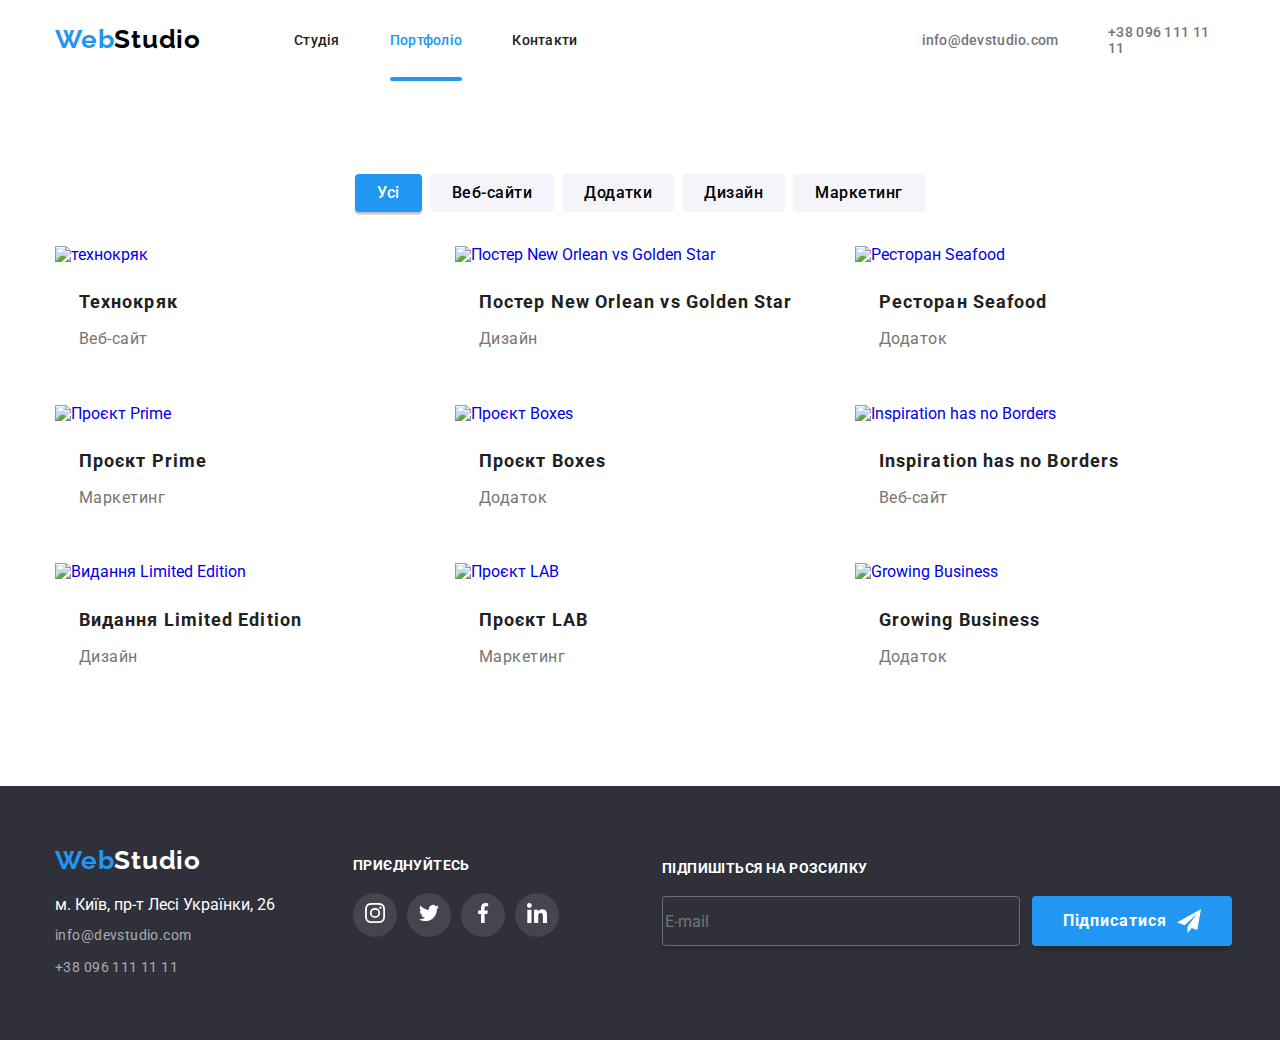
==== commit 816538d6: "hw-28" ====
--- a/portfolio.html
+++ b/portfolio.html
@@ -87,44 +87,124 @@
                         </a>
                     </li>
                     <li class="works-list-item">
-                        <img src="./images-portfolio/img-2.jpg" alt="Постер New Orlean vs Golden Star">
-                        <h2 class="item-nameofsite-title">Постер New Orlean vs Golden Star</h2>
-                        <p class="item-nameofsite-portfoli">Дизайн</p>
-                    </li>
-                    <li class="works-list-item">
-                        <img src="./images-portfolio/img-3.jpg" alt="Ресторан Seafood">
-                        <h2 class="item-nameofsite-title">Ресторан Seafood</h2>
-                        <p class="item-nameofsite-portfoli">Додаток</p>
-                    </li>
-                    <li class="works-list-item">
-                        <img src="./images-portfolio/img-4.jpg" alt="Проєкт Prime">
-                        <h2 class="item-nameofsite-title">Проєкт Prime</h2>
-                        <p class="item-nameofsite-portfoli">Маркетинг</p>
-                    </li>
-                    <li class="works-list-item">
-                        <img src="./images-portfolio/img-5.jpg" alt="Проєкт Boxes">
-                        <h2 class="item-nameofsite-title">Проєкт Boxes</h2>
-                        <p class="item-nameofsite-portfoli">Додаток</p>
-                    </li>
-                    <li class="works-list-item">
-                        <img src="./images-portfolio/img-6.jpg" alt="Inspiration has no Borders">
-                        <h2 class="item-nameofsite-title">Inspiration has no Borders</h2>
-                        <p class="item-nameofsite-portfoli">Веб-сайт</p>
-                    </li>
-                    <li class="works-list-item">
-                        <img src="./images-portfolio/img-7.jpg" alt="Видання Limited Edition">
-                        <h2 class="item-nameofsite-title">Видання Limited Edition</h2>
-                        <p class="item-nameofsite-portfoli">Дизайн</p>
-                    </li>
-                    <li class="works-list-item">
-                        <img src="./images-portfolio/img-8.jpg" alt="Проєкт LAB">
-                        <h2 class="item-nameofsite-title">Проєкт LAB</h2>
-                        <p class="item-nameofsite-portfoli">Маркетинг</p>
-                    </li>
-                    <li class="works-list-item">
-                        <img src="./images-portfolio/img-9.jpg" alt="Growing Business">
-                        <h2 class="item-nameofsite-title">Growing Business</h2>
-                        <p class="item-nameofsite-portfoli">Додаток</p>
+                        <a class="card-link" href="/">
+                            <div class="card-overlay-box">
+                                <img src="./images-portfolio/img-2.jpg" alt="Постер New Orlean vs Golden Star">
+                                <p class="card-text">Ресурс пропонує комплексні
+                                    пропозиції з різним рівнем
+                                    функціоналу та сервісів. Все це
+                                    дозволить відвідувачу отримати
+                                    вичерпні відомості про компанію
+                                    чи приватну особу.</p>
+                            </div>
+                            <h2 class="item-nameofsite-title">Постер New Orlean vs Golden Star</h2>
+                            <p class="item-nameofsite-portfoli">Дизайн</p>
+                        </a>
+                    </li>
+                    <li class="works-list-item">
+                        <a class="card-link" href="/">
+                            <div class="card-overlay-box">
+                                <img src="./images-portfolio/img-3.jpg" alt="Ресторан Seafood">
+                                <p class="card-text">Ресурс пропонує комплексні
+                                    пропозиції з різним рівнем
+                                    функціоналу та сервісів. Все це
+                                    дозволить відвідувачу отримати
+                                    вичерпні відомості про компанію
+                                    чи приватну особу.</p>
+                            </div>
+                            <h2 class="item-nameofsite-title">Ресторан Seafood</h2>
+                            <p class="item-nameofsite-portfoli">Додаток</p>
+                        </a>
+                    </li>
+                    <li class="works-list-item">
+                        <a class="card-link" href="/">
+                            <div class="card-overlay-box">
+                                <img src="./images-portfolio/img-4.jpg" alt="Проєкт Prime">
+                                <p class="card-text">Ресурс пропонує комплексні
+                                    пропозиції з різним рівнем
+                                    функціоналу та сервісів. Все це
+                                    дозволить відвідувачу отримати
+                                    вичерпні відомості про компанію
+                                    чи приватну особу.</p>
+                            </div>
+                            <h2 class="item-nameofsite-title">Проєкт Prime</h2>
+                            <p class="item-nameofsite-portfoli">Маркетинг</p>
+                        </a>
+                    </li>
+                    <li class="works-list-item">
+                        <a class="card-link" href="/">
+                            <div class="card-overlay-box">
+                                <img src="./images-portfolio/img-5.jpg" alt="Проєкт Boxes">
+                                <p class="card-text">Ресурс пропонує комплексні
+                                    пропозиції з різним рівнем
+                                    функціоналу та сервісів. Все це
+                                    дозволить відвідувачу отримати
+                                    вичерпні відомості про компанію
+                                    чи приватну особу.</p>
+                            </div>
+                            <h2 class="item-nameofsite-title">Проєкт Boxes</h2>
+                            <p class="item-nameofsite-portfoli">Додаток</p>
+                        </a>
+                    </li>
+                    <li class="works-list-item">
+                        <a class="card-link" href="/">
+                            <div class="card-overlay-box">
+                                <img src="./images-portfolio/img-6.jpg" alt="Inspiration has no Borders">
+                                <p class="card-text">Ресурс пропонує комплексні
+                                    пропозиції з різним рівнем
+                                    функціоналу та сервісів. Все це
+                                    дозволить відвідувачу отримати
+                                    вичерпні відомості про компанію
+                                    чи приватну особу.</p>
+                            </div>
+                            <h2 class="item-nameofsite-title">Inspiration has no Borders</h2>
+                            <p class="item-nameofsite-portfoli">Веб-сайт</p>
+                        </a>
+                    </li>
+                    <li class="works-list-item">
+                        <a class="card-link" href="/">
+                            <div class="card-overlay-box">
+                                <img src="./images-portfolio/img-7.jpg" alt="Видання Limited Edition">
+                                <p class="card-text">Ресурс пропонує комплексні
+                                    пропозиції з різним рівнем
+                                    функціоналу та сервісів. Все це
+                                    дозволить відвідувачу отримати
+                                    вичерпні відомості про компанію
+                                    чи приватну особу.</p>
+                            </div>
+                            <h2 class="item-nameofsite-title">Видання Limited Edition</h2>
+                            <p class="item-nameofsite-portfoli">Дизайн</p>
+                        </a>
+                    </li>
+                    <li class="works-list-item">
+                        <a class="card-link" href="/">
+                            <div class="card-overlay-box">
+                                <img src="./images-portfolio/img-8.jpg" alt="Проєкт LAB">
+                                <p class="card-text">Ресурс пропонує комплексні
+                                    пропозиції з різним рівнем
+                                    функціоналу та сервісів. Все це
+                                    дозволить відвідувачу отримати
+                                    вичерпні відомості про компанію
+                                    чи приватну особу.</p>
+                            </div>
+                            <h2 class="item-nameofsite-title">Проєкт LAB</h2>
+                            <p class="item-nameofsite-portfoli">Маркетинг</p>
+                        </a>
+                    </li>
+                    <li class="works-list-item">
+                        <a class="card-link" href="/">
+                            <div class="card-overlay-box">
+                                <img src="./images-portfolio/img-9.jpg" alt="Growing Business">
+                                <p class="card-text">Ресурс пропонує комплексні
+                                    пропозиції з різним рівнем
+                                    функціоналу та сервісів. Все це
+                                    дозволить відвідувачу отримати
+                                    вичерпні відомості про компанію
+                                    чи приватну особу.</p>
+                            </div>
+                            <h2 class="item-nameofsite-title">Growing Business</h2>
+                            <p class="item-nameofsite-portfoli">Додаток</p>
+                        </a>
                     </li>
                 </ul>
             </div>
@@ -216,6 +296,19 @@
                         </ul>
                     </li>
                 </ul>
+                <div class="sending">
+                    <p class="sending-text">
+                        Підпишіться на розсилку
+                    </p>
+                    <form class="footer-form">
+                        <input class="footer-input" type="text" id="rozsilka" placeholder="E-mail">
+                        <button class="footer-subscribe-button">Підписатися
+                            <svg class="footer-svg">
+                                <use href="./images/symbol-defs.svg#send"></use>
+                            </svg>
+                        </button>
+                    </form>
+                </div>
             </address>
         </div>
     </footer>
--- a/css/style.css
+++ b/css/style.css
@@ -65,8 +65,6 @@
 
 .header-second-list {
     display: flex;
-    /* flex-direction: row;  */
-    /* justify-content: flex-end; */
     gap: 30px;
 }
 
@@ -86,7 +84,6 @@
 }
 
 .contacts-links {
-    /* font-family: "Roboto"; */
     font-weight: 500;
     font-size: 14px;
     letter-spacing: 0.02em;
@@ -94,21 +91,24 @@
     display: flex;
     align-items: center;
     fill: #AFB1B8;
-}
-
-.contacts-links:hover {
+    transition-property: color, fill;
+    transition-duration: 250ms;
+    transition-timing-function: cubic-bezier(0.4, 0, 0.2, 1);
+}
+
+.header-second-list-item:hover .contacts-links {
     color: var(--button-color);
     fill: var(--button-color);
 }
 
 .header-link {
-    /* font-family: "Roboto"; */
     font-weight: 500;
     font-size: 14px;
     letter-spacing: 0.02em;
-    /* margin-left: 25px;
-    margin-right: 25px; */
     color: var(--text-color);
+    transition-property: color;
+    transition-duration: 250ms;
+    transition-timing-function: cubic-bezier(0.4, 0, 0.2, 1);
 }
 
 .header-link:hover {
@@ -132,6 +132,9 @@
 .active-link {
     color: var(--button-color);
     position: relative;
+    transition-property: background-color;
+    transition-duration: 250ms;
+    transition-timing-function: cubic-bezier(0.4, 0, 0.2, 1);
 }
 
 .active-link::after {
@@ -603,6 +606,9 @@
     border-radius: 50%;
     fill: #AFB1B8;
     cursor: pointer;
+    transition-property: color, fill;
+    transition-duration: 250ms;
+    transition-timing-function: cubic-bezier(0.4, 0, 0.2, 1);
 }
 
 .social-media-list-item:hover {
@@ -648,7 +654,9 @@
     justify-content: center;
     align-items: center;
     fill: #AFB1B8;
-
+    transition-property: color, fill;
+    transition-duration: 250ms;
+    transition-timing-function: cubic-bezier(0.4, 0, 0.2, 1);
 }
 
 .clients-list-item:hover {
@@ -680,6 +688,16 @@
     border-radius: 4px;
     border: none;
     cursor: pointer;
+    transition-property: color, background-color, box-shadow;
+    transition-duration: 250ms;
+    transition-timing-function: cubic-bezier(0.4, 0, 0.2, 1);
+}
+
+.portfolios-button:hover {
+    color: #fff;
+    background-color: var(--button-color);
+    border: none;
+    box-shadow: 0 1px 2px 0 rgba(0, 0, 0, 0.25), 0 2px 2px 0 rgba(0, 0, 0, 0.25), 0 3px 1px 0 rgba(0, 0, 0, 0.25);
 }
 
 .activ-link {
@@ -737,6 +755,9 @@
     flex-basis: calc((100% - 60px) / 3);
     background: #fff;
     padding-bottom: 20px;
+    transition-property: box-shadow;
+    transition-duration: 250ms;
+    transition-timing-function: cubic-bezier(0.4, 0, 0.2, 1);
 }
 
 .works-list-item:hover {
@@ -761,6 +782,9 @@
     letter-spacing: 0.03em;
     color: #fff;
     background: rgba(33, 150, 243, 0.9);
+    transition-property: transform;
+    transition-duration: 250ms;
+    transition-timing-function: cubic-bezier(0.4, 0, 0.2, 1);
 
 }
 
@@ -850,6 +874,9 @@
     background-color: rgba(255, 255, 255, 0.1);
     border-radius: 50%;
     cursor: pointer;
+    transition-property: fill, background-color;
+    transition-duration: 250ms;
+    transition-timing-function: cubic-bezier(0.4, 0, 0.2, 1);
 }
 
 .social-links-item:hover {
